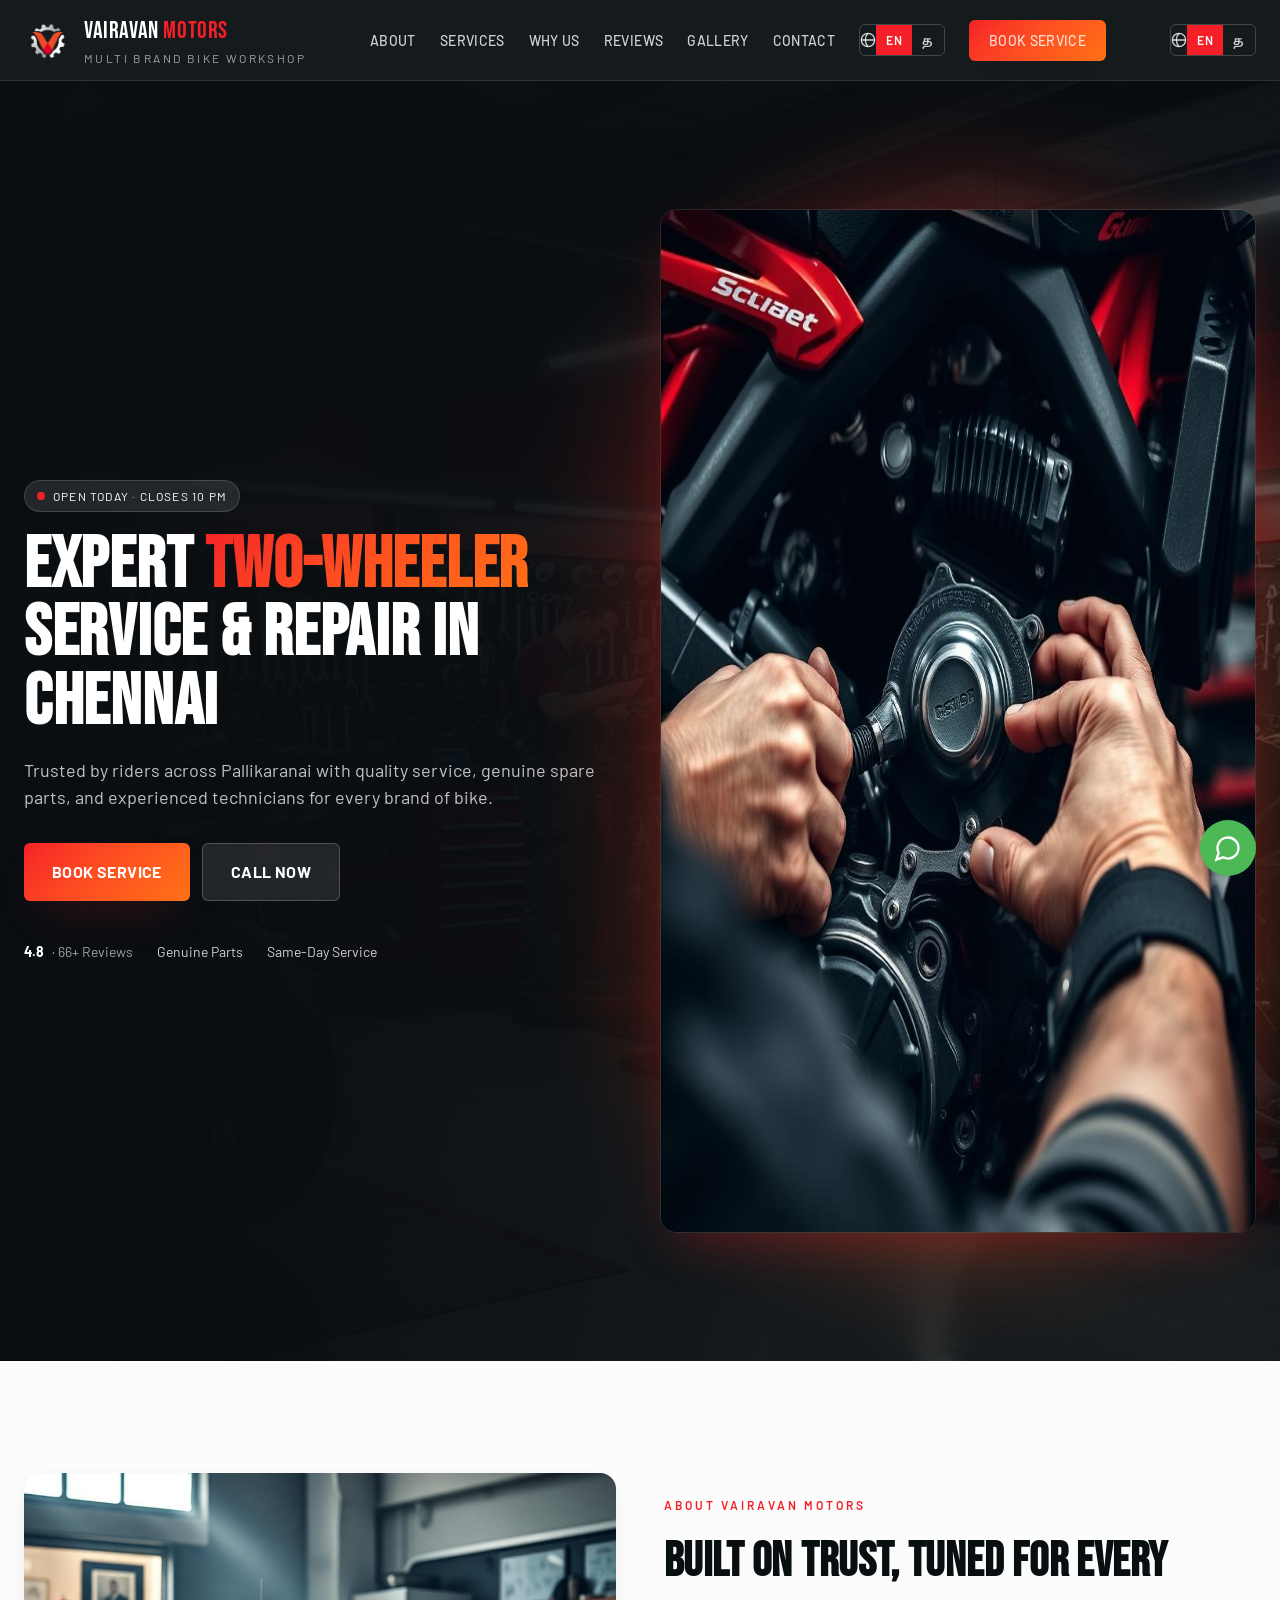
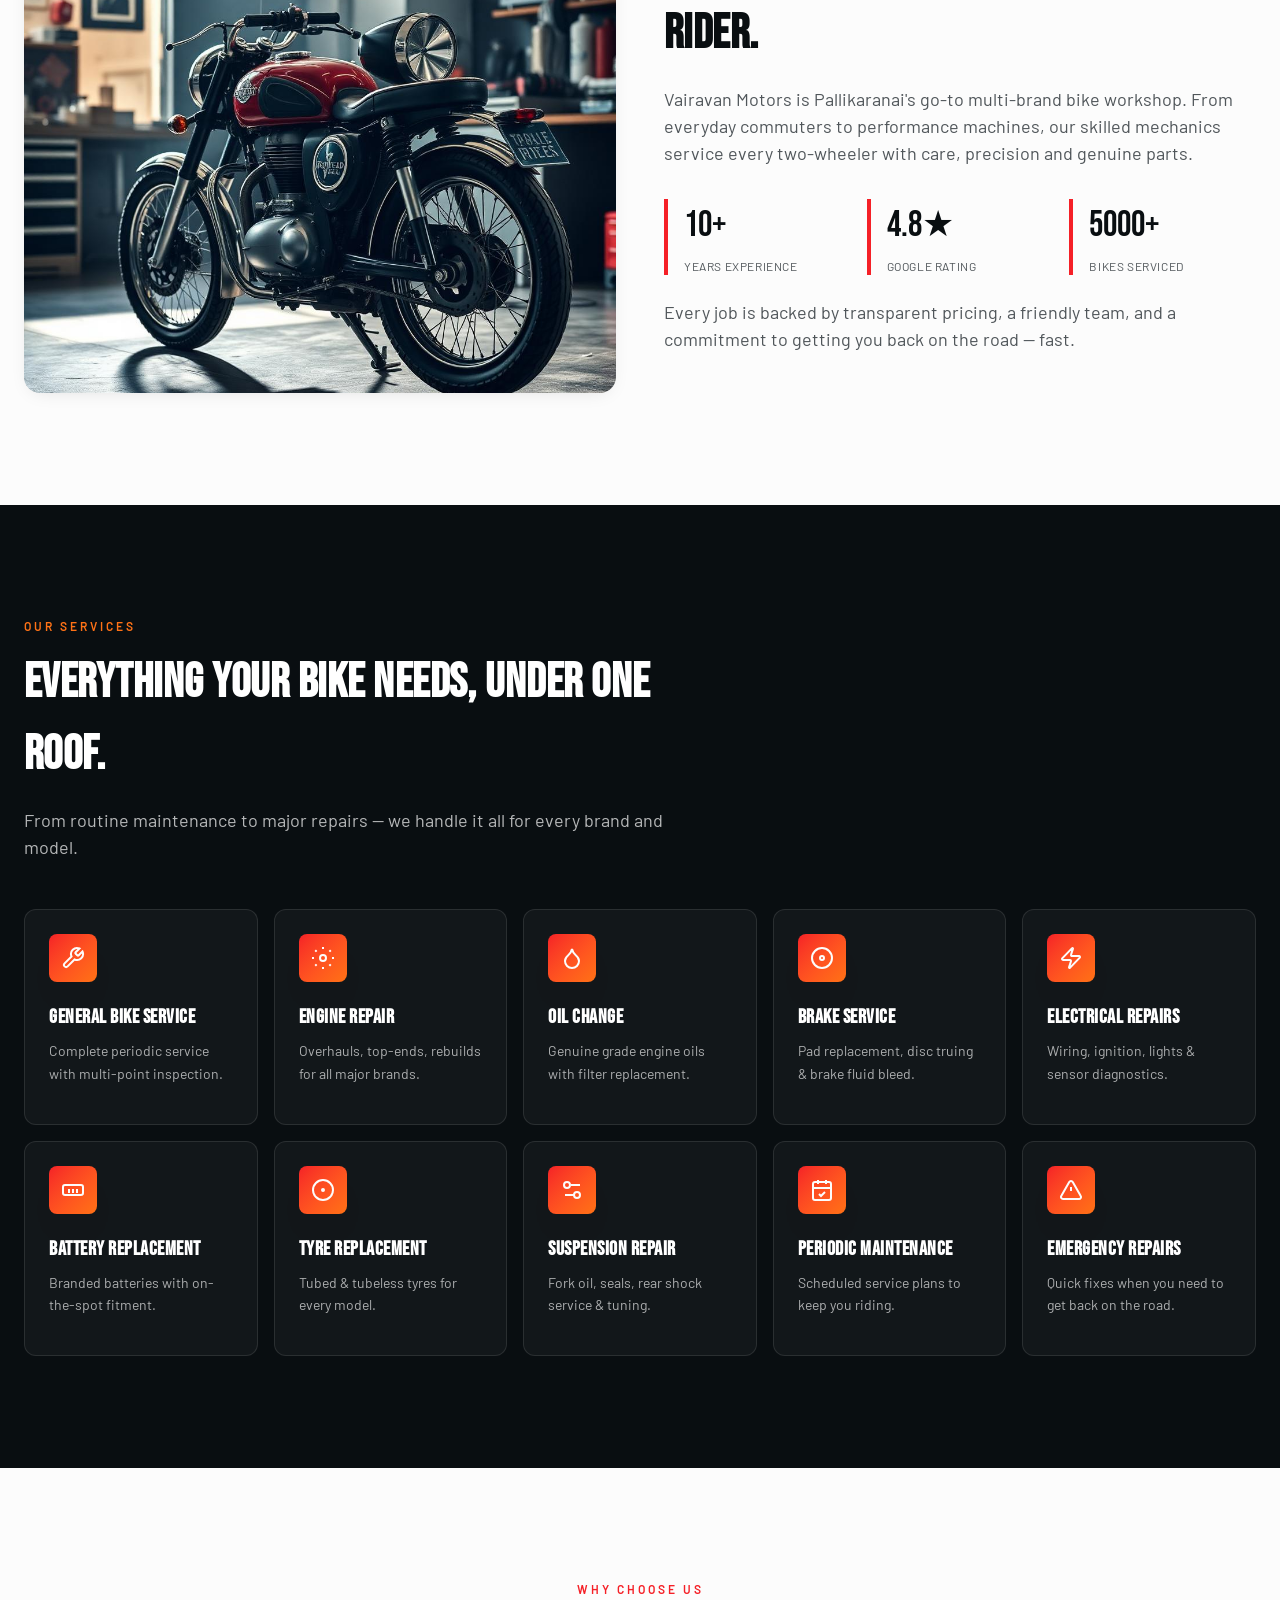
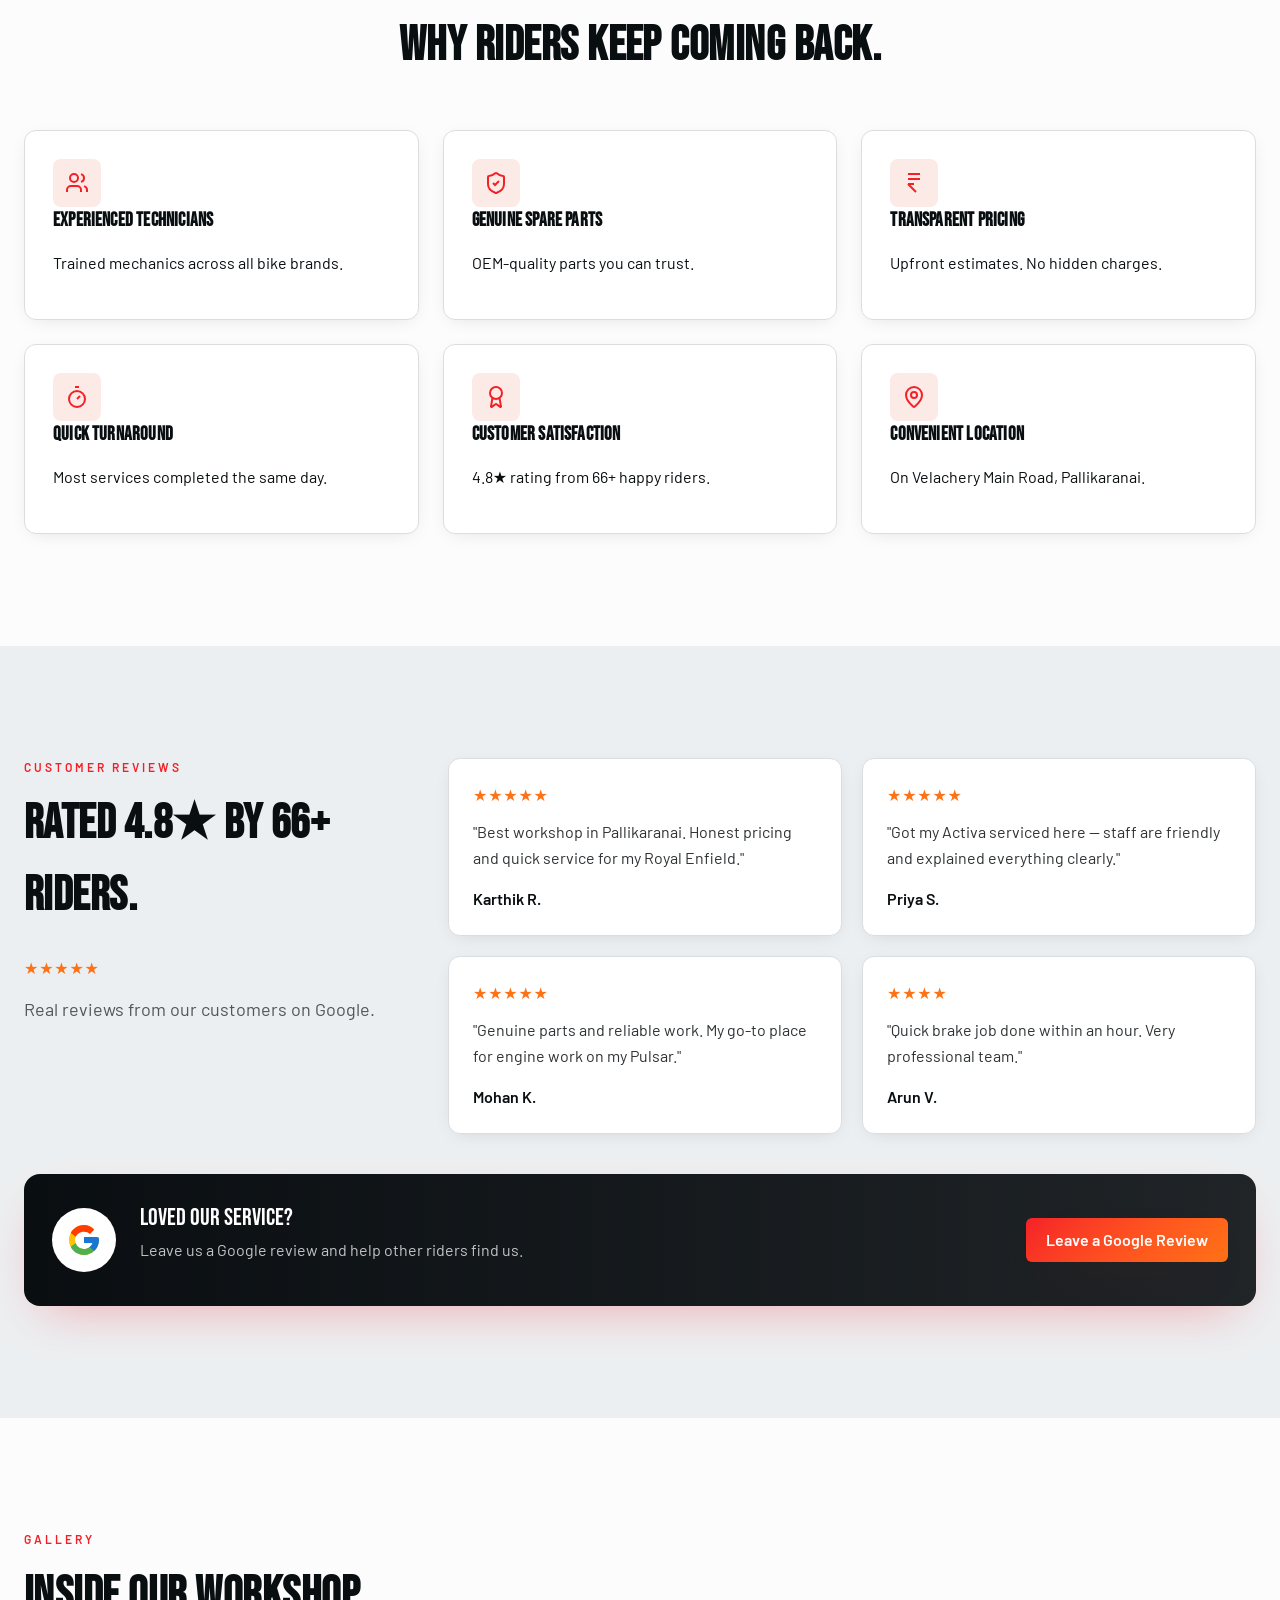
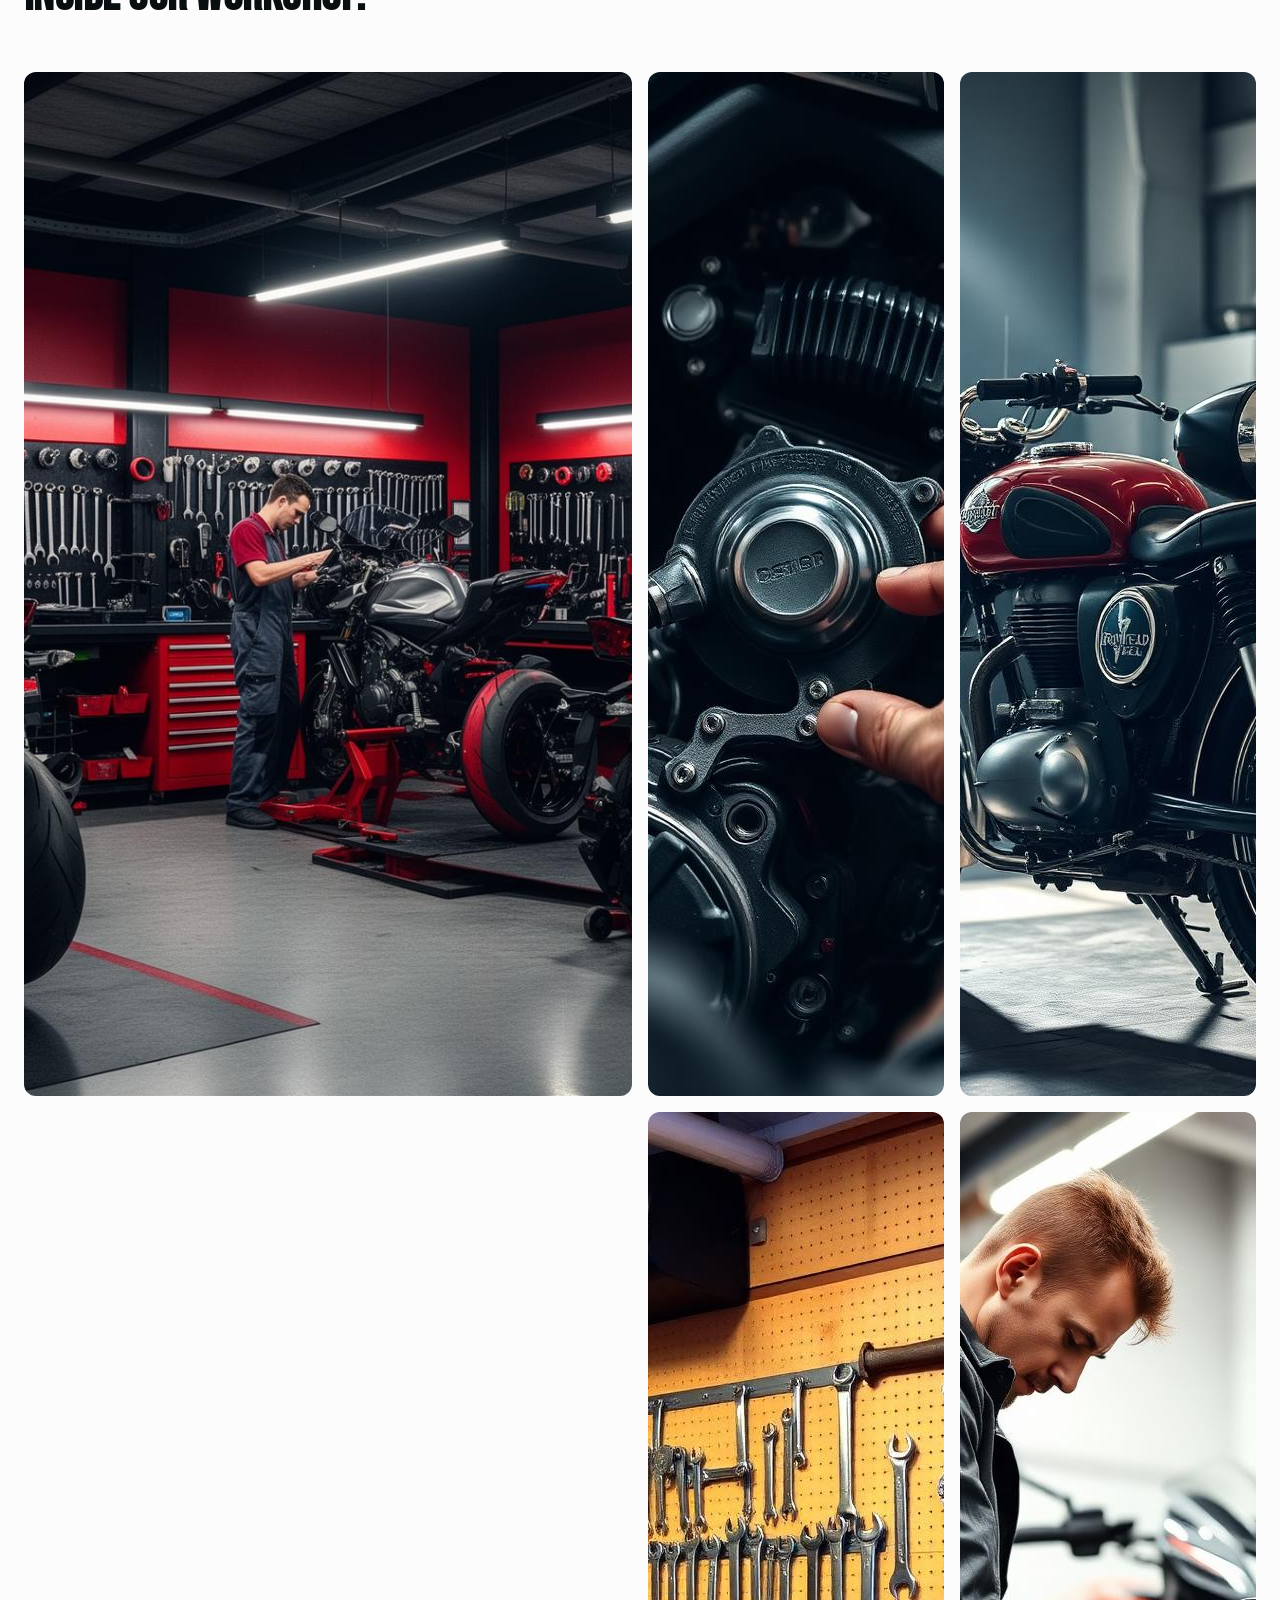
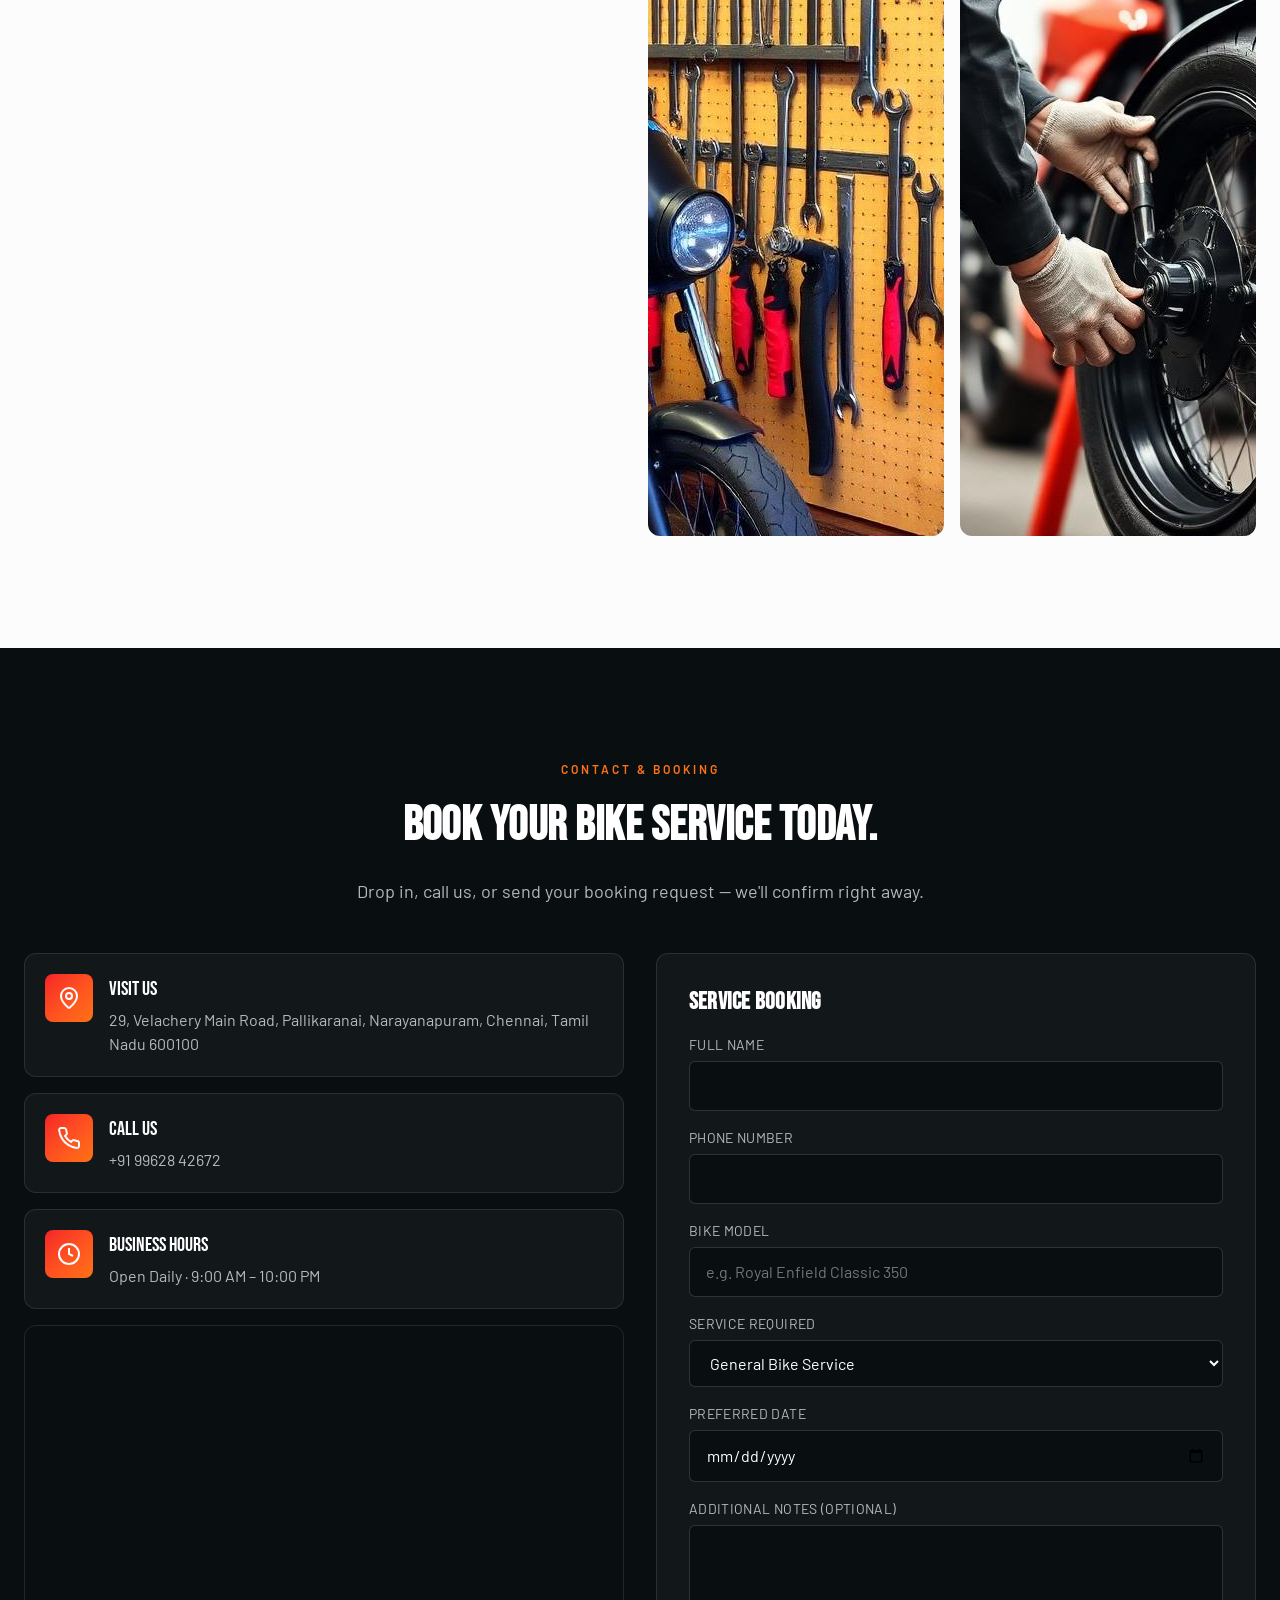
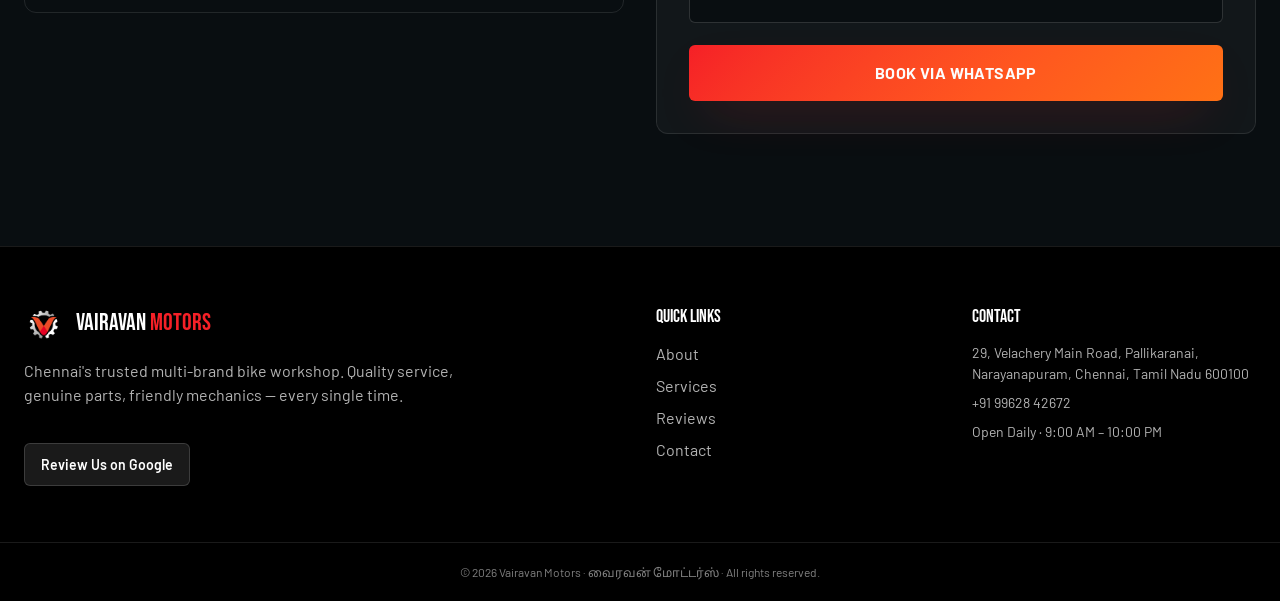
==== index.html @ 2cc4c7af "first commit" ====
<!DOCTYPE html>
<html lang="en">
<head>
  <meta charset="utf-8">
  <meta name="viewport" content="width=device-width, initial-scale=1">
  <title>Vairavan Motors — Expert Two-Wheeler Service & Repair in Chennai</title>
  <meta name="description" content="Multi-brand bike workshop in Pallikaranai, Chennai. Genuine spares, expert technicians, transparent pricing. Rated 4.8★ by 66+ riders. Call 99628 42672.">
  <meta name="keywords" content="bike service near me, two wheeler repair shop in Pallikaranai, bike repair Chennai, motorcycle service center Chennai, Royal Enfield service Pallikaranai">
  <meta name="author" content="Vairavan Motors">
  <meta property="og:title" content="Vairavan Motors — Expert Two-Wheeler Service & Repair in Chennai">
  <meta property="og:description" content="Multi-brand bike workshop in Pallikaranai, Chennai. Genuine spares, expert technicians, transparent pricing. Rated 4.8★ by 66+ riders. Call 99628 42672.">
  <meta property="og:type" content="website">
  <meta property="og:image" content="https://pub-bb2e103a32db4e198524a2e9ed8f35b4.r2.dev/2a0df61a-47e3-43e4-a127-f96c4b94bf29/id-preview-170ab387--299b3cc3-85a8-410e-b95b-bcf73b330bb7.lovable.app-1781874375750.png">
  <meta name="twitter:card" content="summary_large_image">
  <meta name="twitter:title" content="Vairavan Motors — Expert Two-Wheeler Service & Repair in Chennai">
  <meta name="twitter:description" content="Multi-brand bike workshop in Pallikaranai, Chennai. Genuine spares, expert technicians, transparent pricing. Rated 4.8★ by 66+ riders. Call 99628 42672.">
  <meta name="twitter:image" content="https://pub-bb2e103a32db4e198524a2e9ed8f35b4.r2.dev/2a0df61a-47e3-43e4-a127-f96c4b94bf29/id-preview-170ab387--299b3cc3-85a8-410e-b95b-bcf73b330bb7.lovable.app-1781874375750.png">
  <link rel="canonical" href="index.html">
  <link rel="icon" type="image/png" href="assets/images/vairavan-logo.png">
  <link rel="apple-touch-icon" href="assets/images/vairavan-logo.png">
  <link rel="preconnect" href="https://fonts.googleapis.com">
  <link rel="preconnect" href="https://fonts.gstatic.com" crossorigin>
  <link href="https://fonts.googleapis.com/css2?family=Bebas+Neue&family=Noto+Sans+Tamil:wght@400;500;600;700&family=Barlow:wght@400;500;600;700;800&family=Barlow+Condensed:wght@500;600;700&display=swap" rel="stylesheet">
  <link rel="stylesheet" href="assets/css/style.css">
  <link rel="stylesheet" href="assets/css/responsive.css">
</head>
<body class="min-h-screen bg-background text-foreground" data-page="home">
  <header class="site-header"><div class="container-7xl site-header__inner"><a href="index.html#top" class="site-header__brand"><img src="assets/images/vairavan-logo.png" alt="Vairavan Motors logo" class="site-header__logo" width="48" height="48"><div><div class="site-header__name">VAIRAVAN <span class="text-brand">MOTORS</span></div><div class="site-header__tagline" data-i18n="tagline"></div></div></a><nav class="site-nav" aria-label="Main navigation"><a href="about.html" data-nav="about" data-i18n="nav.about"></a><a href="services.html" data-nav="services" data-i18n="nav.services"></a><a href="about.html#why" data-nav="why" data-i18n="nav.why"></a><a href="gallery.html#reviews" data-nav="reviews" data-i18n="nav.reviews"></a><a href="gallery.html" data-nav="gallery" data-i18n="nav.gallery"></a><a href="contact.html" data-nav="contact" data-i18n="nav.contact"></a><div class="lang-switcher"><svg class="icon icon-sm" viewBox="0 0 24 24" fill="none" stroke="currentColor" stroke-width="2"><circle cx="12" cy="12" r="10"/><path d="M12 2a14.5 14.5 0 0 0 0 20"/><path d="M2 12h20"/></svg><button type="button" data-lang="en" class="is-active" aria-pressed="true">EN</button><button type="button" data-lang="ta" aria-pressed="false">த</button></div><a href="contact.html" class="btn-brand"><span data-i18n="nav.book"></span></a></nav><div class="site-header__mobile-tools"><div class="lang-switcher"><svg class="icon icon-sm" viewBox="0 0 24 24" fill="none" stroke="currentColor" stroke-width="2"><circle cx="12" cy="12" r="10"/><path d="M12 2a14.5 14.5 0 0 0 0 20"/><path d="M2 12h20"/></svg><button type="button" data-lang="en" class="is-active" aria-pressed="true">EN</button><button type="button" data-lang="ta" aria-pressed="false">த</button></div><button type="button" class="menu-toggle" aria-label="Menu" aria-expanded="false"><svg class="icon icon-lg menu-icon-open" viewBox="0 0 24 24" fill="none" stroke="currentColor" stroke-width="2"><line x1="4" x2="20" y1="12" y2="12"/><line x1="4" x2="20" y1="6" y2="6"/><line x1="4" x2="20" y1="18" y2="18"/></svg><svg class="icon icon-lg menu-icon-close" viewBox="0 0 24 24" fill="none" stroke="currentColor" stroke-width="2"><path d="M18 6 6 18"/><path d="m6 6 12 12"/></svg></button></div></div><div class="mobile-menu"><div class="mobile-menu__links"><a href="about.html" data-nav="about" data-i18n="nav.about"></a><a href="services.html" data-nav="services" data-i18n="nav.services"></a><a href="about.html#why" data-nav="why" data-i18n="nav.why"></a><a href="gallery.html#reviews" data-nav="reviews" data-i18n="nav.reviews"></a><a href="gallery.html" data-nav="gallery" data-i18n="nav.gallery"></a><a href="contact.html" data-nav="contact" data-i18n="nav.contact"></a><a href="tel:+919962842672" class="mobile-menu__call"><span data-i18n="callBtn"></span> 99628 42672</a></div></div></header>
  <main>
    <section id="top" class="hero"><div class="hero__bg"><img src="assets/images/hero-workshop.jpg" alt="Vairavan Motors bike service workshop" width="1920" height="1080"><div class="hero__overlay"></div></div><div class="container-7xl hero__content"><div class="hero__grid"><div><div class="hero__badge"><span class="hero__badge-dot"></span><span data-i18n="hero.openBadge"></span></div><h1 class="hero__title"><span data-i18n="hero.title1"></span> <span class="text-gradient-brand" data-i18n="hero.title2"></span><br><span data-i18n="hero.title3"></span></h1><p class="hero__subtitle" data-i18n="hero.subtitle"></p><div class="hero__actions"><a href="contact.html" class="btn-brand btn-brand-lg"><span data-i18n="hero.book"></span></a><a href="tel:+919962842672" class="btn-outline-light"><span data-i18n="hero.call"></span></a></div><div class="hero__stats"><div class="hero__stats-item"><strong>4.8</strong> <span class="text-white-60">· <span data-i18n="hero.reviews"></span></span></div><div class="hero__stats-item"><span class="text-white-80" data-i18n="hero.genuine"></span></div><div class="hero__stats-item"><span class="text-white-80" data-i18n="hero.sameDay"></span></div></div></div><div class="hero__image-wrap"><div class="hero__image-glow"></div><img src="assets/images/engine-repair.jpg" alt="Mechanic working on motorcycle engine" class="hero__image" width="1024" height="1024"></div></div></div></section>
    <section id="about" class="section"><div class="container-7xl about-grid"><img src="assets/images/gallery-1.jpg" alt="Classic motorcycle being serviced" class="about-image" width="1024" height="1024" loading="lazy"><div><div class="section__eyebrow" data-i18n="about.eyebrow"></div><h2 class="section__title" data-i18n="about.title"></h2><p class="section__subtitle section__subtitle--muted" data-i18n="about.body"></p><div class="stats-grid"><div class="stat-item"><div class="stat-item__value">10+</div><div class="stat-item__label" data-i18n="about.years"></div></div><div class="stat-item"><div class="stat-item__value">4.8★</div><div class="stat-item__label" data-i18n="about.rating"></div></div><div class="stat-item"><div class="stat-item__value">5000+</div><div class="stat-item__label" data-i18n="about.bikes"></div></div></div><p class="section__subtitle section__subtitle--muted" style="margin-top:1.5rem" data-i18n="about.footer"></p></div></div></section>
    <section id="services" class="section section--dark"><div class="container-7xl"><div class="max-w-2xl"><div class="section__eyebrow" data-i18n="services.eyebrow"></div><h2 class="section__title" data-i18n="services.title"></h2><p class="section__subtitle" data-i18n="services.subtitle"></p></div><div class="services-grid" id="services-grid"><div class="service-card"><div class="service-card__icon"></div><h3 class="service-card__title">General Bike Service</h3><p class="service-card__desc">Complete periodic service with multi-point inspection.</p></div><div class="service-card"><div class="service-card__icon"></div><h3 class="service-card__title">Engine Repair</h3><p class="service-card__desc">Overhauls, top-ends, rebuilds for all major brands.</p></div><div class="service-card"><div class="service-card__icon"></div><h3 class="service-card__title">Oil Change</h3><p class="service-card__desc">Genuine grade engine oils with filter replacement.</p></div><div class="service-card"><div class="service-card__icon"></div><h3 class="service-card__title">Brake Service</h3><p class="service-card__desc">Pad replacement, disc truing & brake fluid bleed.</p></div><div class="service-card"><div class="service-card__icon"></div><h3 class="service-card__title">Electrical Repairs</h3><p class="service-card__desc">Wiring, ignition, lights & sensor diagnostics.</p></div><div class="service-card"><div class="service-card__icon"></div><h3 class="service-card__title">Battery Replacement</h3><p class="service-card__desc">Branded batteries with on-the-spot fitment.</p></div><div class="service-card"><div class="service-card__icon"></div><h3 class="service-card__title">Tyre Replacement</h3><p class="service-card__desc">Tubed & tubeless tyres for every model.</p></div><div class="service-card"><div class="service-card__icon"></div><h3 class="service-card__title">Suspension Repair</h3><p class="service-card__desc">Fork oil, seals, rear shock service & tuning.</p></div><div class="service-card"><div class="service-card__icon"></div><h3 class="service-card__title">Periodic Maintenance</h3><p class="service-card__desc">Scheduled service plans to keep you riding.</p></div><div class="service-card"><div class="service-card__icon"></div><h3 class="service-card__title">Emergency Repairs</h3><p class="service-card__desc">Quick fixes when you need to get back on the road.</p></div></div></div></section>
    <section id="why" class="section"><div class="container-7xl"><div class="text-center max-w-2xl mx-auto"><div class="section__eyebrow" data-i18n="why.eyebrow"></div><h2 class="section__title" data-i18n="why.title"></h2></div><div class="why-grid" id="why-grid"><div class="why-card"><div class="why-card__icon"></div><h3 class="why-card__title">Experienced Technicians</h3><p class="why-card__desc">Trained mechanics across all bike brands.</p></div><div class="why-card"><div class="why-card__icon"></div><h3 class="why-card__title">Genuine Spare Parts</h3><p class="why-card__desc">OEM-quality parts you can trust.</p></div><div class="why-card"><div class="why-card__icon"></div><h3 class="why-card__title">Transparent Pricing</h3><p class="why-card__desc">Upfront estimates. No hidden charges.</p></div><div class="why-card"><div class="why-card__icon"></div><h3 class="why-card__title">Quick Turnaround</h3><p class="why-card__desc">Most services completed the same day.</p></div><div class="why-card"><div class="why-card__icon"></div><h3 class="why-card__title">Customer Satisfaction</h3><p class="why-card__desc">4.8★ rating from 66+ happy riders.</p></div><div class="why-card"><div class="why-card__icon"></div><h3 class="why-card__title">Convenient Location</h3><p class="why-card__desc">On Velachery Main Road, Pallikaranai.</p></div></div></div></section>
    <section id="reviews" class="section section--secondary"><div class="container-7xl"><div class="reviews-grid"><div class="reviews-sidebar"><div class="section__eyebrow" data-i18n="reviews.eyebrow"></div><h2 class="section__title" data-i18n="reviews.title"></h2><div class="reviews-stars-lg">★★★★★</div><p class="section__subtitle section__subtitle--muted" data-i18n="reviews.sub"></p></div><div class="reviews-cards" id="reviews-cards"><div class="review-card"><div class="review-card__stars">★★★★★</div><p class="review-card__text">"Best workshop in Pallikaranai. Honest pricing and quick service for my Royal Enfield."</p><div class="review-card__name">Karthik R.</div></div><div class="review-card"><div class="review-card__stars">★★★★★</div><p class="review-card__text">"Got my Activa serviced here — staff are friendly and explained everything clearly."</p><div class="review-card__name">Priya S.</div></div><div class="review-card"><div class="review-card__stars">★★★★★</div><p class="review-card__text">"Genuine parts and reliable work. My go-to place for engine work on my Pulsar."</p><div class="review-card__name">Mohan K.</div></div><div class="review-card"><div class="review-card__stars">★★★★</div><p class="review-card__text">"Quick brake job done within an hour. Very professional team."</p><div class="review-card__name">Arun V.</div></div></div></div><a href="https://search.google.com/local/writereview?placeid=ChIJVairavanMotors" target="_blank" rel="noopener noreferrer" class="review-cta group"><div class="review-cta__icon">G</div><div class="review-cta__text flex-1 text-center"><div class="font-display text-2xl" data-i18n="reviews.ctaTitle"></div><p class="text-white-75 mt-1" data-i18n="reviews.ctaBody"></p></div><div class="btn-brand"><span data-i18n="reviews.ctaBtn"></span></div></a></div></section>
    <section id="gallery" class="section"><div class="container-7xl"><div class="max-w-2xl"><div class="section__eyebrow" data-i18n="gallery.eyebrow"></div><h2 class="section__title" data-i18n="gallery.title"></h2></div><div class="gallery-grid"><img src="assets/images/hero-workshop.jpg" alt="Workshop interior" class="gallery-grid__hero" width="1024" height="1024" loading="lazy"><img src="assets/images/engine-repair.jpg" alt="Engine repair" class="" width="1024" height="1024" loading="lazy"><img src="assets/images/gallery-1.jpg" alt="Classic motorcycle service" class="" width="1024" height="1024" loading="lazy"><img src="assets/images/gallery-2.jpg" alt="Workshop tool wall" class="" width="1024" height="1024" loading="lazy"><img src="assets/images/gallery-3.jpg" alt="Tyre replacement" class="" width="1024" height="1024" loading="lazy"></div></div></section>
    <section id="contact" class="section section--dark"><div class="container-7xl"><div class="contact-header"><div class="section__eyebrow" data-i18n="contact.eyebrow"></div><h2 class="section__title" data-i18n="contact.title"></h2><p class="section__subtitle" data-i18n="contact.sub"></p></div><div class="contact-grid"><div class="space-y-4"><a href="https://www.google.com/maps/search/?api=1&query=Vairavan+Motors+Pallikaranai+Chennai" target="_blank" rel="noopener noreferrer" class="info-card"><div class="info-card__icon"></div><div><div class="info-card__title" data-i18n="contact.visit"></div><div class="info-card__body">29, Velachery Main Road, Pallikaranai, Narayanapuram, Chennai, Tamil Nadu 600100</div></div></a><a href="tel:+919962842672" class="info-card"><div class="info-card__icon"></div><div><div class="info-card__title" data-i18n="contact.callUs"></div><div class="info-card__body">+91 99628 42672</div></div></a><div class="info-card"><div class="info-card__icon"></div><div><div class="info-card__title" data-i18n="contact.hours"></div><div class="info-card__body" data-i18n="contact.hoursValue"></div></div></div><div class="contact-map"><iframe title="Vairavan Motors location" src="https://www.google.com/maps?q=29+Velachery+Main+Road+Pallikaranai+Chennai+600100&output=embed" loading="lazy" referrerpolicy="no-referrer-when-downgrade"></iframe></div></div><form id="contact-form" class="contact-form"><h3 class="font-display text-2xl" data-i18n="contact.formTitle"></h3><div><label class="form-label" for="name" data-i18n="contact.name"></label><input class="form-input" id="name" name="name" type="text" required maxlength="80"></div><div><label class="form-label" for="phone" data-i18n="contact.phone"></label><input class="form-input" id="phone" name="phone" type="tel" required maxlength="20" pattern="[0-9+\-\s]{7,20}"></div><div><label class="form-label" for="bike" data-i18n="contact.bike"></label><input class="form-input" id="bike" name="bike" type="text" required maxlength="80" data-i18n-placeholder="contact.bikePh"></div><div><label class="form-label" for="service-select" data-i18n="contact.service"></label><select class="form-select" id="service-select" name="service" required><option value="General Bike Service">General Bike Service</option><option value="Engine Repair">Engine Repair</option><option value="Oil Change">Oil Change</option><option value="Brake Service">Brake Service</option><option value="Electrical Repairs">Electrical Repairs</option><option value="Battery Replacement">Battery Replacement</option><option value="Tyre Replacement">Tyre Replacement</option><option value="Suspension Repair">Suspension Repair</option><option value="Periodic Maintenance">Periodic Maintenance</option><option value="Emergency Repairs">Emergency Repairs</option></select></div><div><label class="form-label" for="date" data-i18n="contact.date"></label><input class="form-input" id="date" name="date" type="date"></div><div><label class="form-label" for="notes" data-i18n="contact.notes"></label><textarea class="form-textarea" id="notes" name="notes" rows="3" maxlength="500"></textarea></div><button type="submit" class="btn-brand btn-brand-lg" style="width:100%;justify-content:center"><span data-i18n="contact.submit"></span></button><div id="form-success" class="form-success hidden"><p data-i18n="contact.opening"></p><a href="https://search.google.com/local/writereview?placeid=ChIJVairavanMotors" target="_blank" rel="noopener noreferrer"><span data-i18n="footer.review"></span></a></div></form></div></div></section>
  </main>
  <footer class="site-footer"><div class="container-7xl site-footer__grid"><div class="site-footer__brand-col"><div class="site-footer__brand-row"><img src="assets/images/vairavan-logo.png" alt="Vairavan Motors logo" class="site-footer__logo" width="40" height="40"><div class="site-footer__name">VAIRAVAN <span class="text-brand">MOTORS</span></div></div><p class="site-footer__tagline" data-i18n="footer.tagline"></p><a href="https://search.google.com/local/writereview?placeid=ChIJVairavanMotors" target="_blank" rel="noopener noreferrer" class="site-footer__review-btn"><span data-i18n="footer.review"></span></a></div><div><div class="site-footer__heading" data-i18n="footer.quick"></div><ul class="site-footer__links"><li><a href="about.html" data-i18n="nav.about"></a></li><li><a href="services.html" data-i18n="nav.services"></a></li><li><a href="gallery.html#reviews" data-i18n="nav.reviews"></a></li><li><a href="contact.html" data-i18n="nav.contact"></a></li></ul></div><div><div class="site-footer__heading" data-i18n="footer.contactHead"></div><ul class="site-footer__contact"><li>29, Velachery Main Road, Pallikaranai, Narayanapuram, Chennai, Tamil Nadu 600100</li><li>+91 99628 42672</li><li><span data-i18n="contact.hoursValue"></span></li></ul></div></div><div class="container-7xl site-footer__copy">© <span id="copyright-year"></span> Vairavan Motors · வைரவன் மோட்டர்ஸ் · <span data-i18n="footer.rights"></span></div></footer><a href="https://wa.me/919962842672?text=Hello%20Vairavan%20Motors" target="_blank" rel="noopener noreferrer" aria-label="Chat on WhatsApp" class="fab-whatsapp"><svg class="icon icon-xl" viewBox="0 0 24 24" fill="none" stroke="currentColor" stroke-width="2"><path d="M7.9 20A9 9 0 1 0 4 16.1L2 22Z"/></svg></a><a href="tel:+919962842672" class="mobile-call-bar"><span data-i18n="callBtn"></span> 99628 42672</a>
  <script src="assets/js/main.js"></script>
  <script type="application/ld+json">
  {
    "@context": "https://schema.org",
    "@type": "AutoRepair",
    "name": "Vairavan Motors",
    "alternateName": "வைரவன் மோட்டர்ஸ்",
    "image": "assets/images/vairavan-logo.png",
    "logo": "assets/images/vairavan-logo.png",
    "telephone": "+91-99628-42672",
    "address": {
      "@type": "PostalAddress",
      "streetAddress": "29, Velachery Main Road, Pallikaranai, Narayanapuram",
      "addressLocality": "Chennai",
      "addressRegion": "Tamil Nadu",
      "postalCode": "600100",
      "addressCountry": "IN"
    },
    "geo": { "@type": "GeoCoordinates", "latitude": 12.9437, "longitude": 80.2098 },
    "openingHours": "Mo-Su 09:00-22:00",
    "priceRange": "₹₹",
    "areaServed": ["Pallikaranai", "Velachery", "Medavakkam", "Chennai"],
    "aggregateRating": { "@type": "AggregateRating", "ratingValue": "4.8", "reviewCount": "66" }
  }
  </script>
</body>
</html>
---- assets/css/style.css ----
/* Vairavan Motors — Static CSS (converted from Tailwind v4 theme) */

:root {
  --radius: 0.5rem;
  --background: oklch(0.99 0 0);
  --foreground: oklch(0.16 0.01 240);
  --card: oklch(1 0 0);
  --card-foreground: oklch(0.16 0.01 240);
  --secondary: oklch(0.95 0.005 240);
  --secondary-foreground: oklch(0.16 0.01 240);
  --muted: oklch(0.96 0.003 240);
  --muted-foreground: oklch(0.45 0.01 240);
  --accent: oklch(0.95 0.02 30);
  --accent-foreground: oklch(0.16 0.01 240);
  --border: oklch(0.9 0.005 240);
  --brand: oklch(0.62 0.24 27);
  --brand-foreground: oklch(0.99 0 0);
  --brand-accent: oklch(0.72 0.2 45);
  --ink: oklch(0.16 0.01 240);
  --whatsapp: oklch(0.7 0.17 145);
  --gradient-brand: linear-gradient(135deg, var(--brand) 0%, var(--brand-accent) 100%);
  --shadow-elegant: 0 20px 50px -20px color-mix(in oklab, var(--brand) 35%, transparent);
  --shadow-card: 0 4px 20px -8px oklch(0 0 0 / 0.15);
  --font-display: "Bebas Neue", "Barlow Condensed", "Noto Sans Tamil", sans-serif;
  --font-sans: "Barlow", "Noto Sans Tamil", system-ui, sans-serif;
}

*,
*::before,
*::after {
  box-sizing: border-box;
  border-color: var(--border);
}

html {
  scroll-behavior: smooth;
}

body {
  margin: 0;
  background-color: var(--background);
  color: var(--foreground);
  font-family: var(--font-sans);
  line-height: 1.5;
}

h1, h2, h3, h4 {
  font-family: var(--font-display);
  letter-spacing: 0.01em;
  font-weight: 700;
  margin: 0;
}

a {
  color: inherit;
  text-decoration: none;
}

img {
  display: block;
  max-width: 100%;
}

button,
input,
select,
textarea {
  font: inherit;
}

ul {
  list-style: none;
  margin: 0;
  padding: 0;
}

/* Utilities */
.min-h-screen { min-height: 100vh; }
.bg-background { background-color: var(--background); }
.bg-secondary { background-color: var(--secondary); }
.bg-ink { background-color: var(--ink); }
.bg-black { background-color: #000; }
.bg-card { background-color: var(--card); }
.bg-accent { background-color: var(--accent); }
.bg-brand { background-color: var(--brand); }
.bg-whatsapp { background-color: var(--whatsapp); }
.bg-white { background-color: #fff; }
.bg-gradient-brand { background: var(--gradient-brand); }
.bg-gradient-to-r { background-image: linear-gradient(to right, var(--tw-gradient-from), var(--tw-gradient-to)); }
.from-ink { --tw-gradient-from: var(--ink); --tw-gradient-to: color-mix(in oklch, var(--ink) 0%, transparent); }
.to-ink-90 { --tw-gradient-to: color-mix(in oklch, var(--ink) 90%, transparent); }

.text-foreground { color: var(--foreground); }
.text-white { color: #fff; }
.text-brand { color: var(--brand); }
.text-brand-foreground { color: var(--brand-foreground); }
.text-brand-accent { color: var(--brand-accent); }
.text-muted-foreground { color: var(--muted-foreground); }
.text-foreground-85 { color: color-mix(in oklch, var(--foreground) 85%, transparent); }

.text-gradient-brand {
  background: var(--gradient-brand);
  -webkit-background-clip: text;
  background-clip: text;
  color: transparent;
}

.shadow-elegant { box-shadow: var(--shadow-elegant); }
.shadow-card { box-shadow: var(--shadow-card); }
.shadow-xl { box-shadow: 0 20px 25px -5px rgb(0 0 0 / 0.1), 0 8px 10px -6px rgb(0 0 0 / 0.1); }

.font-display { font-family: var(--font-display); }
.font-semibold { font-weight: 600; }
.font-bold { font-weight: 700; }
.font-medium { font-weight: 500; }

.text-xs { font-size: 0.75rem; line-height: 1rem; }
.text-sm { font-size: 0.875rem; line-height: 1.25rem; }
.text-lg { font-size: 1.125rem; line-height: 1.75rem; }
.text-xl { font-size: 1.25rem; line-height: 1.75rem; }
.text-2xl { font-size: 1.5rem; line-height: 2rem; }
.text-3xl { font-size: 1.875rem; line-height: 2.25rem; }
.text-4xl { font-size: 2.25rem; line-height: 2.5rem; }
.text-5xl { font-size: 3rem; line-height: 1; }
.text-10px { font-size: 10px; }

.uppercase { text-transform: uppercase; }
.tracking-wide { letter-spacing: 0.025em; }
.tracking-wider { letter-spacing: 0.05em; }
.tracking-widest { letter-spacing: 0.1em; }
.tracking-02em { letter-spacing: 0.2em; }
.tracking-025em { letter-spacing: 0.25em; }
.leading-tight { line-height: 1.25; }
.leading-095 { line-height: 0.95; }
.leading-relaxed { line-height: 1.625; }

.rounded-md { border-radius: calc(var(--radius) - 2px); }
.rounded-lg { border-radius: var(--radius); }
.rounded-xl { border-radius: calc(var(--radius) + 4px); }
.rounded-2xl { border-radius: 1rem; }
.rounded-full { border-radius: 9999px; }

.border { border-width: 1px; border-style: solid; }
.border-t { border-top-width: 1px; border-top-style: solid; }
.border-b { border-bottom-width: 1px; border-bottom-style: solid; }
.border-l-4 { border-left-width: 4px; border-left-style: solid; }
.border-brand { border-color: var(--brand); }
.border-border { border-color: var(--border); }
.border-white-10 { border-color: rgb(255 255 255 / 0.1); }
.border-white-15 { border-color: rgb(255 255 255 / 0.15); }
.border-white-20 { border-color: rgb(255 255 255 / 0.2); }
.border-white-5 { border-color: rgb(255 255 255 / 0.05); }

.opacity-30 { opacity: 0.3; }
.opacity-40 { opacity: 0.4; }
.opacity-60 { opacity: 0.6; }
.opacity-90 { opacity: 0.9; }

.backdrop-blur { backdrop-filter: blur(8px); -webkit-backdrop-filter: blur(8px); }
.blur-3xl { filter: blur(64px); }
.grayscale-20 { filter: grayscale(20%); }

.object-cover { object-fit: cover; }
.object-contain { object-fit: contain; }

.relative { position: relative; }
.absolute { position: absolute; }
.fixed { position: fixed; }
.sticky { position: sticky; }
.inset-0 { inset: 0; }
.inset-x-0 { left: 0; right: 0; }
.top-0 { top: 0; }
.bottom-0 { bottom: 0; }
.bottom-20 { bottom: 5rem; }
.right-5 { right: 1.25rem; }
.-inset-4 { inset: -1rem; }

.z-40 { z-index: 40; }
.z-50 { z-index: 50; }

.overflow-hidden { overflow: hidden; }
.resize-none { resize: none; }
.outline-none { outline: none; }

.flex { display: flex; }
.inline-flex { display: inline-flex; }
.grid { display: grid; }
.hidden { display: none; }

.flex-col { flex-direction: column; }
.flex-wrap { flex-wrap: wrap; }
.flex-1 { flex: 1 1 0%; }
.shrink-0 { flex-shrink: 0; }

.items-center { align-items: center; }
.items-start { align-items: flex-start; }
.justify-center { justify-content: center; }
.justify-between { justify-content: space-between; }

.gap-1 { gap: 0.25rem; }
.gap-2 { gap: 0.5rem; }
.gap-3 { gap: 0.75rem; }
.gap-4 { gap: 1rem; }
.gap-5 { gap: 1.25rem; }
.gap-6 { gap: 1.5rem; }
.gap-8 { gap: 2rem; }
.gap-10 { gap: 2.5rem; }
.gap-12 { gap: 3rem; }

.space-y-2 > * + * { margin-top: 0.5rem; }
.space-y-3 > * + * { margin-top: 0.75rem; }
.space-y-4 > * + * { margin-top: 1rem; }

.w-full { width: 100%; }
.w-10 { width: 2.5rem; }
.w-12 { width: 3rem; }
.w-14 { width: 3.5rem; }
.h-full { height: 100%; }
.h-10 { height: 2.5rem; }
.h-12 { height: 3rem; }
.h-14 { height: 3.5rem; }
.h-16 { height: 4rem; }
.h-2 { height: 0.5rem; }
.h-4 { height: 1rem; }
.h-5 { height: 1.25rem; }
.h-6 { height: 1.5rem; }
.h-7 { height: 1.75rem; }
.h-9 { height: 2.25rem; }
.h-72 { height: 18rem; }
.max-w-xl { max-width: 36rem; }
.max-w-md { max-width: 28rem; }
.max-w-2xl { max-width: 42rem; }
.max-w-7xl { max-width: 80rem; }
.max-h-520 { max-height: 520px; }
.mx-auto { margin-left: auto; margin-right: auto; }
.mx-2 { margin-left: 0.5rem; margin-right: 0.5rem; }

.mt-1 { margin-top: 0.25rem; }
.mt-2 { margin-top: 0.5rem; }
.mt-3 { margin-top: 0.75rem; }
.mt-4 { margin-top: 1rem; }
.mt-5 { margin-top: 1.25rem; }
.mt-6 { margin-top: 1.5rem; }
.mt-8 { margin-top: 2rem; }
.mt-10 { margin-top: 2.5rem; }
.mt-12 { margin-top: 3rem; }
.mb-1-5 { margin-bottom: 0.375rem; }
.mb-3 { margin-bottom: 0.75rem; }
.pl-4 { padding-left: 1rem; }
.p-2 { padding: 0.5rem; }
.p-5 { padding: 1.25rem; }
.p-6 { padding: 1.5rem; }
.p-7 { padding: 1.75rem; }
.px-2-5 { padding-left: 0.625rem; padding-right: 0.625rem; }
.px-3 { padding-left: 0.75rem; padding-right: 0.75rem; }
.px-4 { padding-left: 1rem; padding-right: 1rem; }
.px-5 { padding-left: 1.25rem; padding-right: 1.25rem; }
.px-6 { padding-left: 1.5rem; padding-right: 1.5rem; }
.px-7 { padding-left: 1.75rem; padding-right: 1.75rem; }
.py-1-5 { padding-top: 0.375rem; padding-bottom: 0.375rem; }
.py-3 { padding-top: 0.75rem; padding-bottom: 0.75rem; }
.py-3-5 { padding-top: 0.875rem; padding-bottom: 0.875rem; }
.py-4 { padding-top: 1rem; padding-bottom: 1rem; }
.py-5 { padding-top: 1.25rem; padding-bottom: 1.25rem; }
.py-14 { padding-top: 3.5rem; padding-bottom: 3.5rem; }
.py-20 { padding-top: 5rem; padding-bottom: 5rem; }

.text-center { text-align: center; }

.transition { transition-property: color, background-color, border-color, opacity, box-shadow, transform; transition-duration: 150ms; transition-timing-function: cubic-bezier(0.4, 0, 0.2, 1); }
.transition-all { transition-property: all; transition-duration: 150ms; transition-timing-function: cubic-bezier(0.4, 0, 0.2, 1); }
.transition-colors { transition-property: color, background-color, border-color; transition-duration: 150ms; transition-timing-function: cubic-bezier(0.4, 0, 0.2, 1); }

.hover-opacity-90:hover { opacity: 0.9; }
.hover-text-brand:hover { color: var(--brand); }
.hover-bg-white-5:hover { background-color: rgb(255 255 255 / 0.05); }
.hover-bg-white-15:hover { background-color: rgb(255 255 255 / 0.15); }
.hover-border-brand:hover { border-color: var(--brand); }
.hover-bg-white-6:hover { background-color: rgb(255 255 255 / 0.06); }
.hover-shadow-elegant:hover { box-shadow: var(--shadow-elegant); }
.hover-shadow-xl:hover { box-shadow: 0 20px 25px -5px rgb(0 0 0 / 0.1), 0 8px 10px -6px rgb(0 0 0 / 0.1); }
.hover-translate-y-1:hover { transform: translateY(-0.25rem); }
.hover-scale-110:hover { transform: scale(1.1); }
.hover-text-brand-accent:hover { color: var(--brand-accent); }

.group:hover .group-hover-opacity-90 { opacity: 0.9; }

.fill-brand-accent { fill: var(--brand-accent); }

/* Opacity text/bg variants */
.text-white-50 { color: rgb(255 255 255 / 0.5); }
.text-white-60 { color: rgb(255 255 255 / 0.6); }
.text-white-65 { color: rgb(255 255 255 / 0.65); }
.text-white-70 { color: rgb(255 255 255 / 0.7); }
.text-white-75 { color: rgb(255 255 255 / 0.75); }
.text-white-80 { color: rgb(255 255 255 / 0.8); }
.text-white-90 { color: rgb(255 255 255 / 0.9); }
.bg-ink-95 { background-color: color-mix(in oklch, var(--ink) 95%, transparent); }
.bg-white-4 { background-color: rgb(255 255 255 / 0.04); }
.bg-white-6 { background-color: rgb(255 255 255 / 0.06); }
.bg-white-10 { background-color: rgb(255 255 255 / 0.1); }
.bg-white-15 { background-color: rgb(255 255 255 / 0.15); }

/* Layout containers */
.container-7xl {
  max-width: 80rem;
  margin-left: auto;
  margin-right: auto;
  padding-left: 1rem;
  padding-right: 1rem;
}

/* Header */
.site-header {
  position: sticky;
  top: 0;
  z-index: 40;
  background-color: color-mix(in oklch, var(--ink) 95%, transparent);
  backdrop-filter: blur(8px);
  -webkit-backdrop-filter: blur(8px);
  border-bottom: 1px solid rgb(255 255 255 / 0.1);
}

.site-header__inner {
  display: flex;
  align-items: center;
  justify-content: space-between;
  height: 4rem;
}

.site-header__brand {
  display: flex;
  align-items: center;
  gap: 0.75rem;
}

.site-header__logo {
  height: 2.5rem;
  width: 2.5rem;
  object-fit: contain;
}

.site-header__name {
  font-family: var(--font-display);
  font-size: 1.25rem;
  color: #fff;
  letter-spacing: 0.025em;
}

.site-header__tagline {
  font-size: 10px;
  text-transform: uppercase;
  letter-spacing: 0.2em;
  color: rgb(255 255 255 / 0.6);
}

.site-nav {
  display: none;
  align-items: center;
  gap: 1.5rem;
}

.site-nav a {
  font-size: 0.875rem;
  font-weight: 500;
  color: rgb(255 255 255 / 0.8);
  text-transform: uppercase;
  letter-spacing: 0.025em;
  transition: color 150ms;
}

.site-nav a:hover,
.site-nav a.is-active {
  color: var(--brand);
}

.site-header__mobile-tools {
  display: flex;
  align-items: center;
  gap: 0.5rem;
}

.menu-toggle {
  color: #fff;
  padding: 0.5rem;
  background: none;
  border: none;
  cursor: pointer;
}

.mobile-menu {
  display: none;
  background-color: var(--ink);
  border-top: 1px solid rgb(255 255 255 / 0.1);
}

.mobile-menu.is-open {
  display: block;
}

.mobile-menu__links {
  padding: 1rem;
  display: flex;
  flex-direction: column;
  gap: 0.25rem;
}

.mobile-menu__links a {
  padding: 0.75rem 0;
  color: rgb(255 255 255 / 0.9);
  text-transform: uppercase;
  font-size: 0.875rem;
  letter-spacing: 0.025em;
  border-bottom: 1px solid rgb(255 255 255 / 0.05);
}

.mobile-menu__call {
  margin-top: 0.75rem;
  display: inline-flex;
  align-items: center;
  justify-content: center;
  gap: 0.5rem;
  background: var(--gradient-brand);
  color: var(--brand-foreground);
  font-weight: 600;
  padding: 0.75rem 1.25rem;
  border-radius: calc(var(--radius) - 2px);
}

/* Language switcher */
.lang-switcher {
  display: inline-flex;
  align-items: center;
  border: 1px solid rgb(255 255 255 / 0.2);
  color: rgb(255 255 255 / 0.8);
  border-radius: calc(var(--radius) - 2px);
  overflow: hidden;
  font-size: 0.75rem;
  font-weight: 600;
}

.lang-switcher button {
  padding: 0.375rem 0.625rem;
  text-transform: uppercase;
  letter-spacing: 0.05em;
  background: none;
  border: none;
  color: inherit;
  cursor: pointer;
  transition: background-color 150ms;
}

.lang-switcher button:hover {
  background-color: rgb(255 255 255 / 0.05);
}

.lang-switcher button.is-active {
  background-color: var(--brand);
  color: var(--brand-foreground);
}

/* Buttons */
.btn-brand {
  display: inline-flex;
  align-items: center;
  gap: 0.5rem;
  background: var(--gradient-brand);
  color: var(--brand-foreground);
  font-weight: 600;
  padding: 0.625rem 1.25rem;
  border-radius: calc(var(--radius) - 2px);
  box-shadow: var(--shadow-elegant);
  transition: opacity 150ms;
  border: none;
  cursor: pointer;
}

.btn-brand:hover { opacity: 0.9; }

.btn-brand-lg {
  font-weight: 700;
  text-transform: uppercase;
  letter-spacing: 0.025em;
  padding: 1rem 1.75rem;
}

.btn-outline-light {
  display: inline-flex;
  align-items: center;
  gap: 0.5rem;
  background-color: rgb(255 255 255 / 0.1);
  border: 1px solid rgb(255 255 255 / 0.2);
  color: #fff;
  font-weight: 700;
  text-transform: uppercase;
  letter-spacing: 0.025em;
  padding: 1rem 1.75rem;
  border-radius: calc(var(--radius) - 2px);
  transition: background-color 150ms;
}

.btn-outline-light:hover {
  background-color: rgb(255 255 255 / 0.15);
}

/* Hero */
.hero {
  position: relative;
  overflow: hidden;
  background-color: var(--ink);
  color: #fff;
}

.hero__bg {
  position: absolute;
  inset: 0;
}

.hero__bg img {
  width: 100%;
  height: 100%;
  object-fit: cover;
  opacity: 0.4;
}

.hero__overlay {
  position: absolute;
  inset: 0;
  background: linear-gradient(to right, var(--ink), color-mix(in oklch, var(--ink) 85%, transparent), color-mix(in oklch, var(--ink) 40%, transparent));
}

.hero__content {
  position: relative;
  padding-top: 5rem;
  padding-bottom: 5rem;
}

.hero__grid {
  display: grid;
  gap: 2.5rem;
  align-items: center;
}

.hero__badge {
  display: inline-flex;
  align-items: center;
  gap: 0.5rem;
  background-color: rgb(255 255 255 / 0.1);
  border: 1px solid rgb(255 255 255 / 0.15);
  padding: 0.375rem 0.75rem;
  border-radius: 9999px;
  font-size: 0.75rem;
  text-transform: uppercase;
  letter-spacing: 0.1em;
}

.hero__badge-dot {
  height: 0.5rem;
  width: 0.5rem;
  background-color: var(--brand);
  border-radius: 9999px;
  animation: pulse 2s cubic-bezier(0.4, 0, 0.6, 1) infinite;
}

.hero__title {
  margin-top: 1.25rem;
  font-family: var(--font-display);
  font-size: 3rem;
  line-height: 0.95;
}

.hero__subtitle {
  margin-top: 1.25rem;
  font-size: 1.125rem;
  color: rgb(255 255 255 / 0.75);
  max-width: 36rem;
}

.hero__actions {
  margin-top: 2rem;
  display: flex;
  flex-wrap: wrap;
  gap: 0.75rem;
}

.hero__stats {
  margin-top: 2.5rem;
  display: flex;
  flex-wrap: wrap;
  gap: 1.5rem;
  font-size: 0.875rem;
}

.hero__stats-item {
  display: flex;
  align-items: center;
  gap: 0.5rem;
}

.hero__image-wrap {
  display: none;
  position: relative;
}

.hero__image-glow {
  position: absolute;
  inset: -1rem;
  background: var(--gradient-brand);
  opacity: 0.3;
  filter: blur(64px);
  border-radius: 9999px;
}

.hero__image {
  position: relative;
  border-radius: 1rem;
  box-shadow: var(--shadow-elegant);
  border: 1px solid rgb(255 255 255 / 0.1);
  width: 100%;
}

/* Sections */
.section {
  padding-top: 5rem;
  padding-bottom: 5rem;
}

.section--dark {
  background-color: var(--ink);
  color: #fff;
}

.section--secondary {
  background-color: var(--secondary);
}

.section__eyebrow {
  font-size: 0.75rem;
  text-transform: uppercase;
  letter-spacing: 0.25em;
  color: var(--brand);
  font-weight: 600;
}

.section--dark .section__eyebrow {
  color: var(--brand-accent);
}

.section__title {
  margin-top: 0.75rem;
  font-size: 2.25rem;
}

.section__subtitle {
  margin-top: 1rem;
  font-size: 1.125rem;
}

.section__subtitle--muted {
  color: var(--muted-foreground);
}

.section--dark .section__subtitle {
  color: rgb(255 255 255 / 0.7);
}

/* About */
.about-grid {
  display: grid;
  gap: 3rem;
  align-items: center;
}

.about-image {
  border-radius: 1rem;
  box-shadow: var(--shadow-card);
  object-fit: cover;
  height: 100%;
  max-height: 520px;
  width: 100%;
}

.stats-grid {
  margin-top: 2rem;
  display: grid;
  grid-template-columns: repeat(3, 1fr);
  gap: 1rem;
}

.stat-item {
  border-left: 4px solid var(--brand);
  padding-left: 1rem;
}

.stat-item__value {
  font-family: var(--font-display);
  font-size: 1.875rem;
}

.stat-item__label {
  font-size: 0.75rem;
  text-transform: uppercase;
  letter-spacing: 0.05em;
  color: var(--muted-foreground);
  margin-top: 0.25rem;
}

/* Service cards */
.services-grid {
  margin-top: 3rem;
  display: grid;
  gap: 1rem;
}

.service-card {
  padding: 1.5rem;
  border-radius: calc(var(--radius) + 4px);
  background-color: rgb(255 255 255 / 0.04);
  border: 1px solid rgb(255 255 255 / 0.1);
  transition: all 150ms;
}

.service-card:hover {
  border-color: var(--brand);
  background-color: rgb(255 255 255 / 0.06);
}

.service-card__icon {
  height: 3rem;
  width: 3rem;
  border-radius: var(--radius);
  background: var(--gradient-brand);
  display: flex;
  align-items: center;
  justify-content: center;
  color: var(--brand-foreground);
  box-shadow: var(--shadow-elegant);
}

.service-card__title {
  margin-top: 1.25rem;
  font-family: var(--font-display);
  font-size: 1.25rem;
  letter-spacing: 0.025em;
}

.service-card__desc {
  margin-top: 0.5rem;
  font-size: 0.875rem;
  color: rgb(255 255 255 / 0.65);
  line-height: 1.625;
}

/* Why us cards */
.why-grid {
  margin-top: 3rem;
  display: grid;
  gap: 1.5rem;
}

.why-card {
  padding: 1.75rem;
  border-radius: calc(var(--radius) + 4px);
  background-color: var(--card);
  border: 1px solid var(--border);
  box-shadow: var(--shadow-card);
  transition: all 150ms;
}

.why-card:hover {
  box-shadow: var(--shadow-elegant);
  transform: translateY(-0.25rem);
}

.why-card__icon {
  height: 3rem;
  width: 3rem;
  border-radius: var(--radius);
  background-color: var(--accent);
  color: var(--brand);
  display: flex;
  align-items: center;
  justify-content: center;
}

/* Reviews */
.reviews-grid {
  display: grid;
  gap: 2.5rem;
}

.reviews-stars-lg {
  margin-top: 1.5rem;
  display: flex;
  align-items: center;
  gap: 0.5rem;
}

.reviews-cards {
  display: grid;
  gap: 1.25rem;
}

.review-card {
  padding: 1.5rem;
  border-radius: calc(var(--radius) + 4px);
  background-color: var(--card);
  box-shadow: var(--shadow-card);
  border: 1px solid var(--border);
}

.review-card__stars {
  display: flex;
  gap: 0.25rem;
}

.review-card__text {
  margin-top: 0.75rem;
  color: color-mix(in oklch, var(--foreground) 85%, transparent);
  line-height: 1.625;
}

.review-card__name {
  margin-top: 1rem;
  font-weight: 600;
}

.review-cta {
  margin-top: 2.5rem;
  display: flex;
  flex-direction: column;
  align-items: center;
  gap: 1.5rem;
  padding: 1.75rem;
  border-radius: 1rem;
  background: linear-gradient(to right, var(--ink), color-mix(in oklch, var(--ink) 90%, transparent));
  color: #fff;
  box-shadow: var(--shadow-elegant);
  transition: box-shadow 150ms;
}

.review-cta:hover {
  box-shadow: 0 20px 25px -5px rgb(0 0 0 / 0.1), 0 8px 10px -6px rgb(0 0 0 / 0.1);
}

.review-cta__icon {
  height: 4rem;
  width: 4rem;
  flex-shrink: 0;
  border-radius: 9999px;
  background-color: #fff;
  display: flex;
  align-items: center;
  justify-content: center;
}

/* Gallery */
.gallery-grid {
  margin-top: 2.5rem;
  display: grid;
  grid-template-columns: repeat(2, 1fr);
  gap: 0.75rem;
}

.gallery-grid img {
  border-radius: calc(var(--radius) + 4px);
  object-fit: cover;
  width: 100%;
  aspect-ratio: 1 / 1;
}

.gallery-grid img.gallery-grid__hero {
  grid-column: span 2;
  grid-row: span 2;
  aspect-ratio: 1 / 1;
}

/* Contact */
.contact-header {
  text-align: center;
  max-width: 42rem;
  margin-left: auto;
  margin-right: auto;
}

.contact-grid {
  margin-top: 3rem;
  display: grid;
  gap: 2rem;
}

.info-card {
  display: flex;
  gap: 1rem;
  padding: 1.25rem;
  border-radius: calc(var(--radius) + 4px);
  background-color: rgb(255 255 255 / 0.04);
  border: 1px solid rgb(255 255 255 / 0.1);
  transition: border-color 150ms;
}

.info-card:hover {
  border-color: var(--brand);
}

.info-card__icon {
  height: 3rem;
  width: 3rem;
  flex-shrink: 0;
  border-radius: var(--radius);
  background: var(--gradient-brand);
  display: flex;
  align-items: center;
  justify-content: center;
  color: var(--brand-foreground);
}

.info-card__title {
  font-family: var(--font-display);
  font-size: 1.25rem;
}

.info-card__body {
  color: rgb(255 255 255 / 0.7);
  margin-top: 0.25rem;
}

.contact-map {
  border-radius: calc(var(--radius) + 4px);
  overflow: hidden;
  border: 1px solid rgb(255 255 255 / 0.1);
  height: 18rem;
}

.contact-map iframe {
  width: 100%;
  height: 100%;
  border: 0;
  filter: grayscale(20%);
}

.contact-form {
  padding: 1.5rem;
  border-radius: calc(var(--radius) + 4px);
  background-color: rgb(255 255 255 / 0.04);
  border: 1px solid rgb(255 255 255 / 0.1);
}

.contact-form > * + * {
  margin-top: 1rem;
}

.form-label {
  display: block;
  font-size: 0.875rem;
  text-transform: uppercase;
  letter-spacing: 0.025em;
  color: rgb(255 255 255 / 0.7);
  margin-bottom: 0.375rem;
}

.form-input,
.form-select,
.form-textarea {
  width: 100%;
  background-color: var(--ink);
  border: 1px solid rgb(255 255 255 / 0.15);
  border-radius: calc(var(--radius) - 2px);
  padding: 0.75rem 1rem;
  color: #fff;
  outline: none;
}

.form-input:focus,
.form-select:focus,
.form-textarea:focus {
  border-color: var(--brand);
}

.form-textarea {
  resize: none;
}

.form-success {
  text-align: center;
}

.form-success p {
  font-size: 0.875rem;
  color: var(--brand-accent);
}

.form-success a {
  display: inline-flex;
  align-items: center;
  gap: 0.5rem;
  font-size: 0.875rem;
  color: rgb(255 255 255 / 0.8);
}

.form-success a:hover {
  color: var(--brand-accent);
}

.form-success.hidden {
  display: none;
}

/* Footer */
.site-footer {
  background-color: #000;
  color: rgb(255 255 255 / 0.7);
  border-top: 1px solid rgb(255 255 255 / 0.1);
}

.site-footer__grid {
  padding-top: 3.5rem;
  padding-bottom: 3.5rem;
  display: grid;
  gap: 2rem;
}

.site-footer__brand-row {
  display: flex;
  align-items: center;
  gap: 0.75rem;
}

.site-footer__logo {
  height: 2.5rem;
  width: 2.5rem;
  object-fit: contain;
}

.site-footer__name {
  font-family: var(--font-display);
  font-size: 1.5rem;
  color: #fff;
}

.site-footer__tagline {
  margin-top: 1rem;
  max-width: 28rem;
}

.site-footer__review-btn {
  margin-top: 1.25rem;
  display: inline-flex;
  align-items: center;
  gap: 0.5rem;
  font-size: 0.875rem;
  font-weight: 600;
  color: #fff;
  background-color: rgb(255 255 255 / 0.1);
  border: 1px solid rgb(255 255 255 / 0.15);
  padding: 0.625rem 1rem;
  border-radius: calc(var(--radius) - 2px);
  transition: background-color 150ms;
}

.site-footer__review-btn:hover {
  background-color: rgb(255 255 255 / 0.15);
}

.site-footer__heading {
  color: #fff;
  font-family: var(--font-display);
  font-size: 1.125rem;
  margin-bottom: 0.75rem;
}

.site-footer__links li + li {
  margin-top: 0.5rem;
}

.site-footer__links a:hover {
  color: var(--brand);
}

.site-footer__contact li {
  display: flex;
  gap: 0.5rem;
  font-size: 0.875rem;
}

.site-footer__contact li + li {
  margin-top: 0.5rem;
}

.site-footer__contact svg {
  height: 1rem;
  width: 1rem;
  margin-top: 0.125rem;
  flex-shrink: 0;
  color: var(--brand);
}

.site-footer__copy {
  border-top: 1px solid rgb(255 255 255 / 0.1);
  padding-top: 1.25rem;
  padding-bottom: 1.25rem;
  text-align: center;
  font-size: 0.75rem;
  color: rgb(255 255 255 / 0.5);
}

/* Floating buttons */
.fab-whatsapp {
  position: fixed;
  bottom: 5rem;
  right: 1.25rem;
  z-index: 50;
  height: 3.5rem;
  width: 3.5rem;
  border-radius: 9999px;
  background-color: var(--whatsapp);
  color: #fff;
  display: flex;
  align-items: center;
  justify-content: center;
  box-shadow: var(--shadow-elegant);
  transition: transform 150ms;
}

.fab-whatsapp:hover {
  transform: scale(1.1);
}

.mobile-call-bar {
  display: flex;
  position: fixed;
  bottom: 0;
  left: 0;
  right: 0;
  z-index: 50;
  background: var(--gradient-brand);
  color: var(--brand-foreground);
  font-weight: 700;
  text-transform: uppercase;
  letter-spacing: 0.025em;
  padding: 1rem;
  align-items: center;
  justify-content: center;
  gap: 0.5rem;
  box-shadow: var(--shadow-elegant);
}

/* Icons */
.icon {
  display: inline-block;
  vertical-align: middle;
  flex-shrink: 0;
}

.icon-sm { width: 1rem; height: 1rem; }
.icon-md { width: 1.25rem; height: 1.25rem; }
.icon-lg { width: 1.5rem; height: 1.5rem; }
.icon-xl { width: 1.75rem; height: 1.75rem; }

/* Animations */
@keyframes pulse {
  0%, 100% { opacity: 1; }
  50% { opacity: 0.5; }
}

/* Utility: hidden until JS */
.hidden { display: none !important; }

.menu-icon-close { display: none; }
.menu-toggle.is-open .menu-icon-open { display: none; }
.menu-toggle.is-open .menu-icon-close { display: block; }

.text-center { text-align: center; }
.max-w-2xl { max-width: 42rem; }
.mx-auto { margin-left: auto; margin-right: auto; }
.mt-1 { margin-top: 0.25rem; }
.group { /* hover group parent */ }

.reviews-stars-lg,
.review-card__stars {
  color: var(--brand-accent);
  letter-spacing: 0.05em;
}

.btn-brand-lg.full-width {
  width: 100%;
  justify-content: center;
}

.about-footer-note {
  margin-top: 1.5rem;
}
---- assets/css/responsive.css ----
/* Responsive breakpoints — sm:640, md:768, lg:1024, xl:1280 */

@media (min-width: 640px) {
  .container-7xl {
    padding-left: 1.5rem;
    padding-right: 1.5rem;
  }

  .hero__title {
    font-size: 3.75rem;
  }

  .services-grid {
    grid-template-columns: repeat(2, 1fr);
  }

  .why-grid {
    grid-template-columns: repeat(2, 1fr);
  }

  .reviews-cards {
    grid-template-columns: repeat(2, 1fr);
  }

  .review-cta {
    flex-direction: row;
  }

  .review-cta__text {
    text-align: left;
  }
}

@media (min-width: 768px) {
  .site-footer__grid {
    grid-template-columns: repeat(4, 1fr);
  }

  .site-footer__brand-col {
    grid-column: span 2;
  }
}

@media (min-width: 1024px) {
  .site-header__inner {
    height: 5rem;
  }

  .site-header__logo {
    height: 3rem;
    width: 3rem;
  }

  .site-header__name {
    font-size: 1.5rem;
  }

  .site-header__tagline {
    font-size: 0.75rem;
  }

  .site-nav {
    display: flex;
  }

  .site-header__mobile-tools .menu-toggle {
    display: none;
  }

  .hero__content {
    padding-top: 8rem;
    padding-bottom: 8rem;
  }

  .hero__grid {
    grid-template-columns: repeat(2, 1fr);
  }

  .hero__title {
    font-size: 4.5rem;
  }

  .hero__image-wrap {
    display: block;
  }

  .section {
    padding-top: 7rem;
    padding-bottom: 7rem;
  }

  .section__title {
    font-size: 3rem;
  }

  .about-grid {
    grid-template-columns: repeat(2, 1fr);
  }

  .stat-item__value {
    font-size: 2.25rem;
  }

  .services-grid {
    grid-template-columns: repeat(3, 1fr);
  }

  .why-grid {
    grid-template-columns: repeat(3, 1fr);
  }

  .reviews-grid {
    grid-template-columns: repeat(3, 1fr);
  }

  .reviews-sidebar {
    grid-column: span 1;
  }

  .reviews-cards {
    grid-column: span 2;
  }

  .gallery-grid {
    grid-template-columns: repeat(4, 1fr);
    gap: 1rem;
  }

  .gallery-grid img.gallery-grid__hero {
    aspect-ratio: auto;
  }

  .contact-grid {
    grid-template-columns: repeat(2, 1fr);
  }

  .contact-form {
    padding: 2rem;
  }

  .fab-whatsapp {
    bottom: 1.5rem;
    right: 1.5rem;
  }

  .mobile-call-bar {
    display: none;
  }
}

@media (min-width: 1280px) {
  .services-grid {
    grid-template-columns: repeat(5, 1fr);
  }
}

@media (max-width: 639px) {
  body {
    padding-bottom: 3.5rem;
  }
}
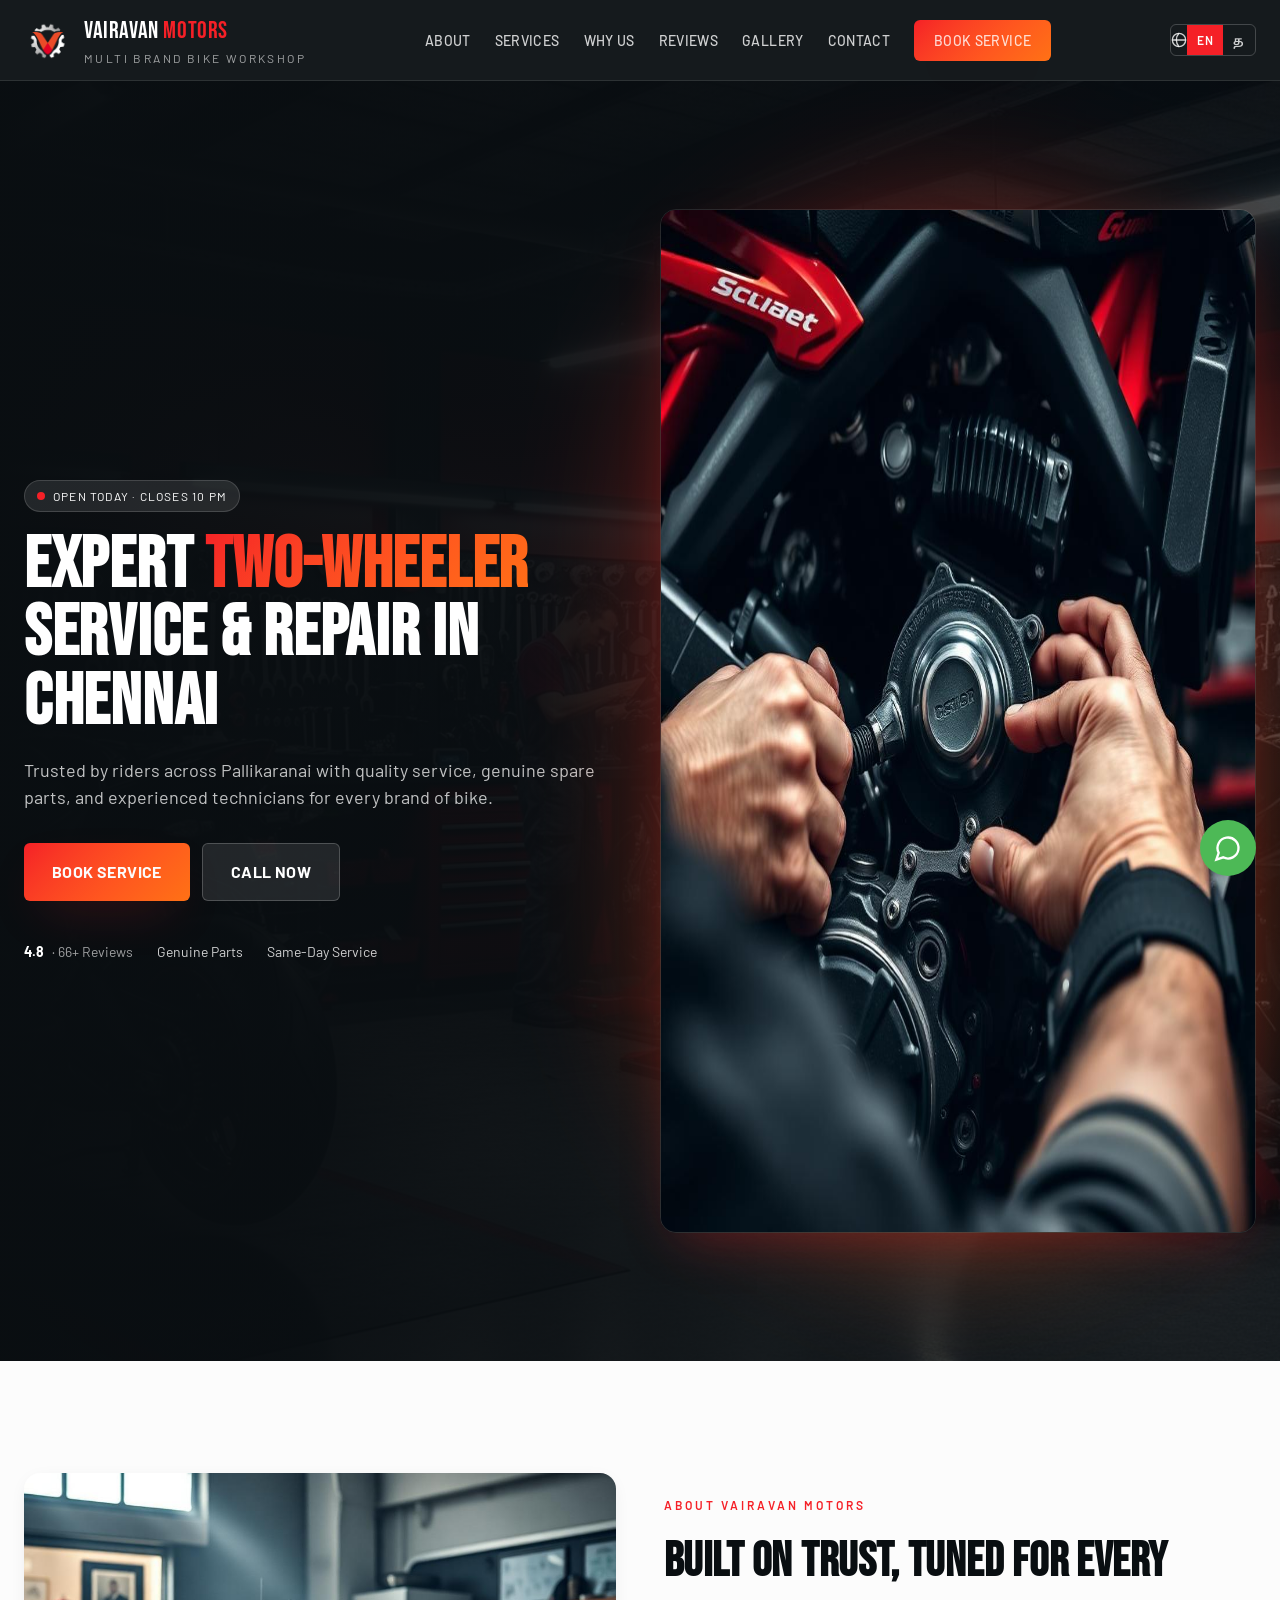
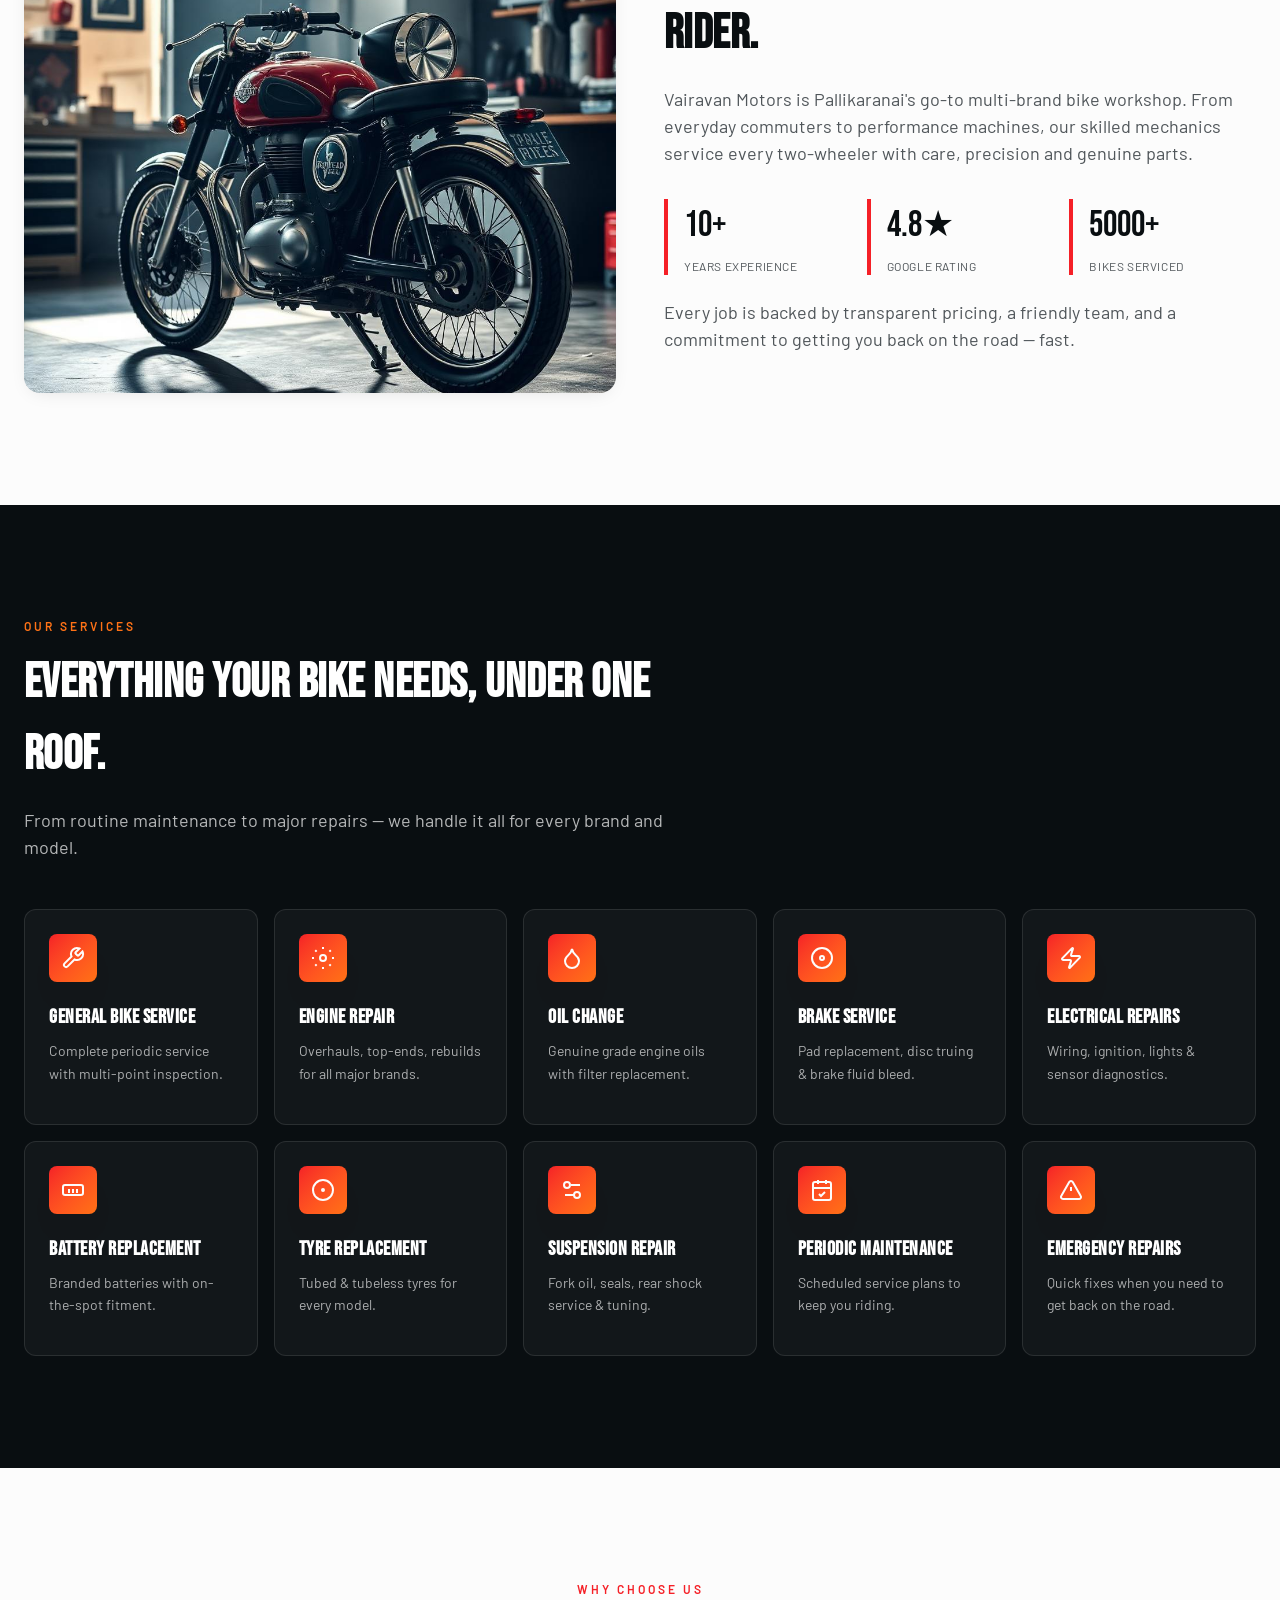
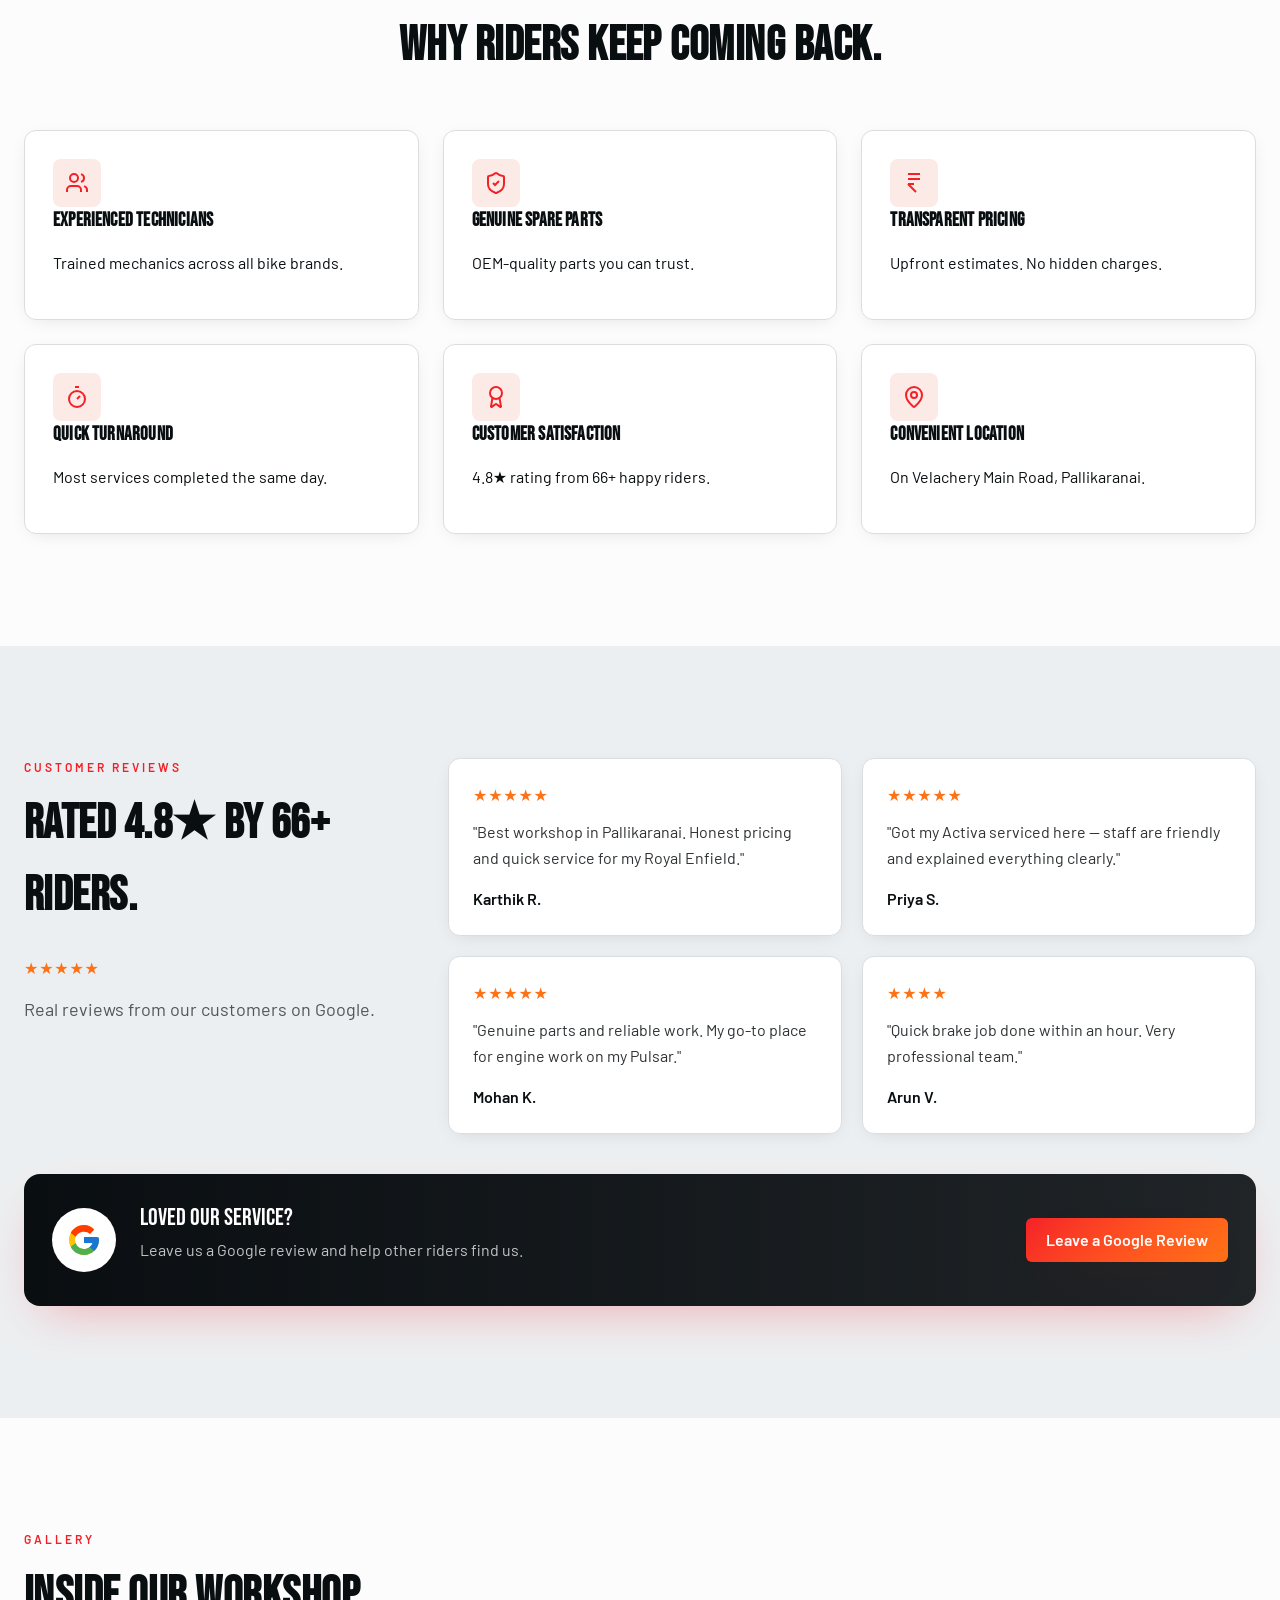
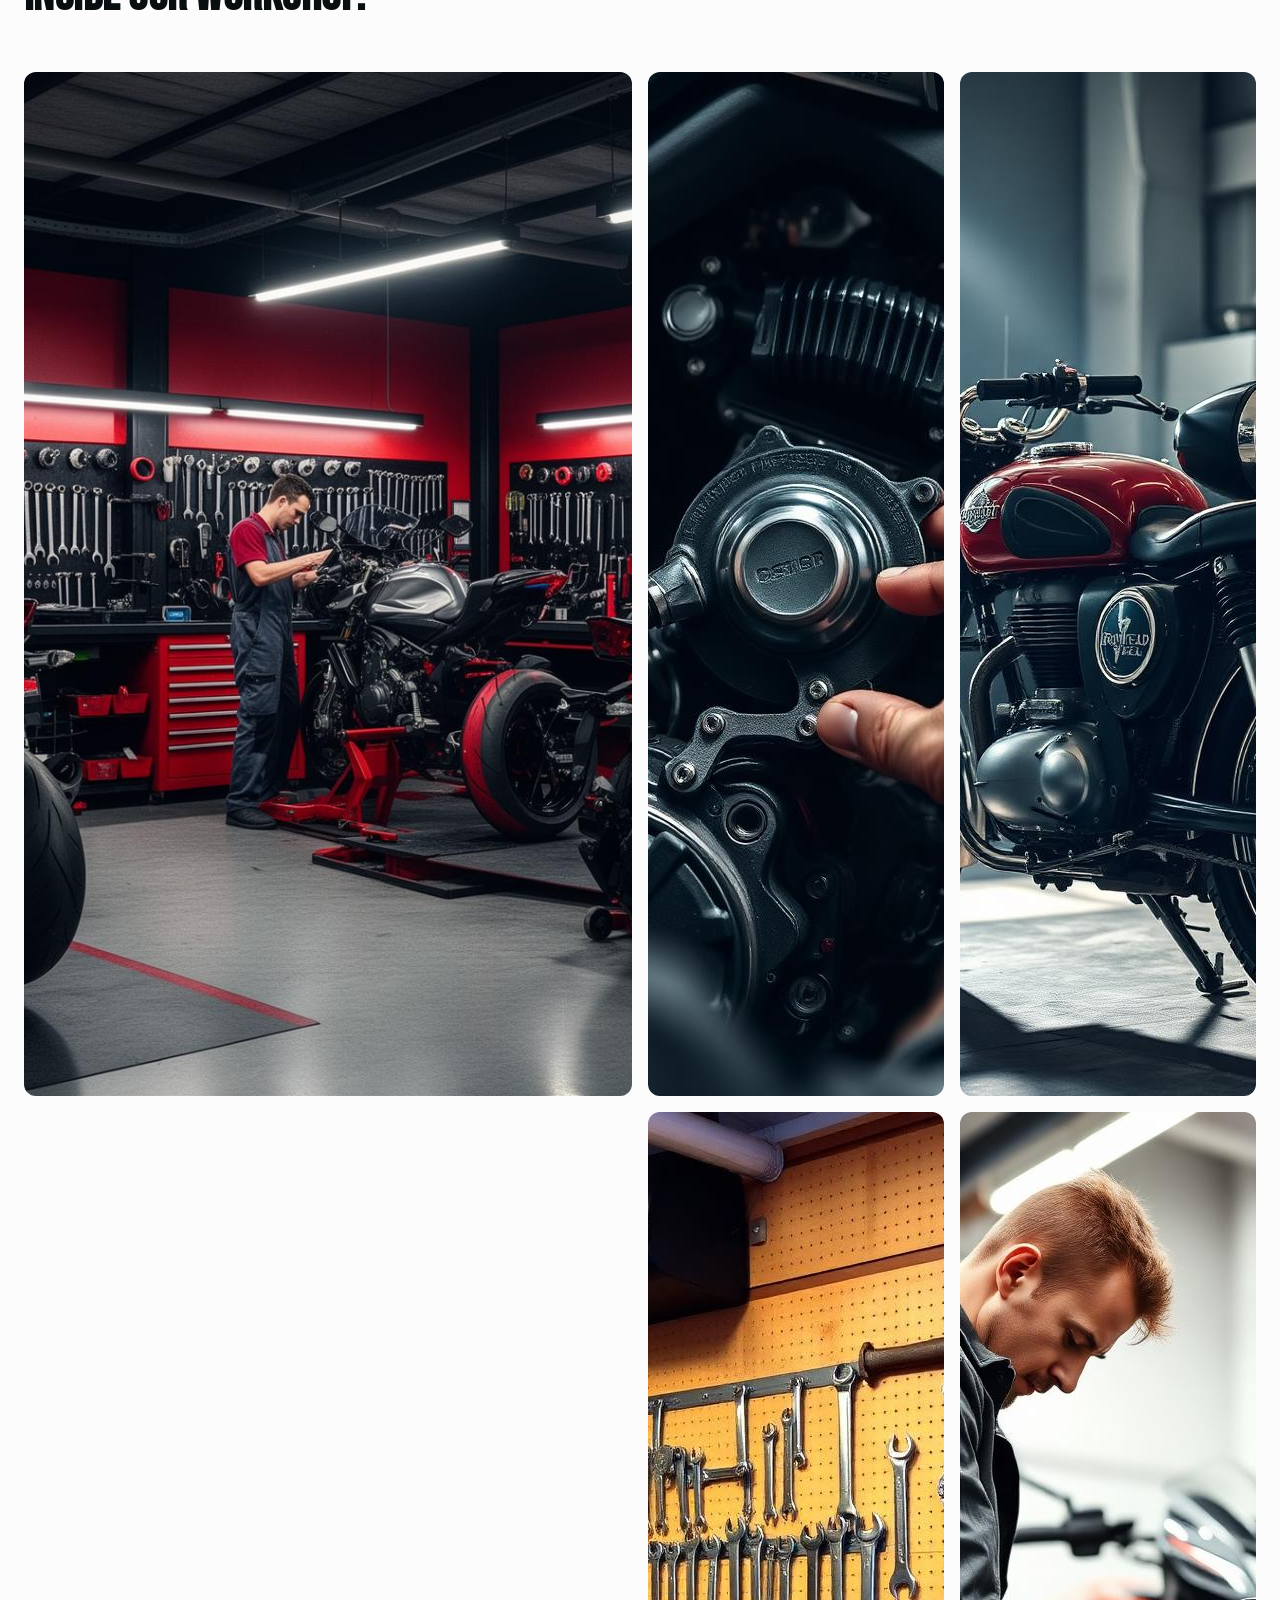
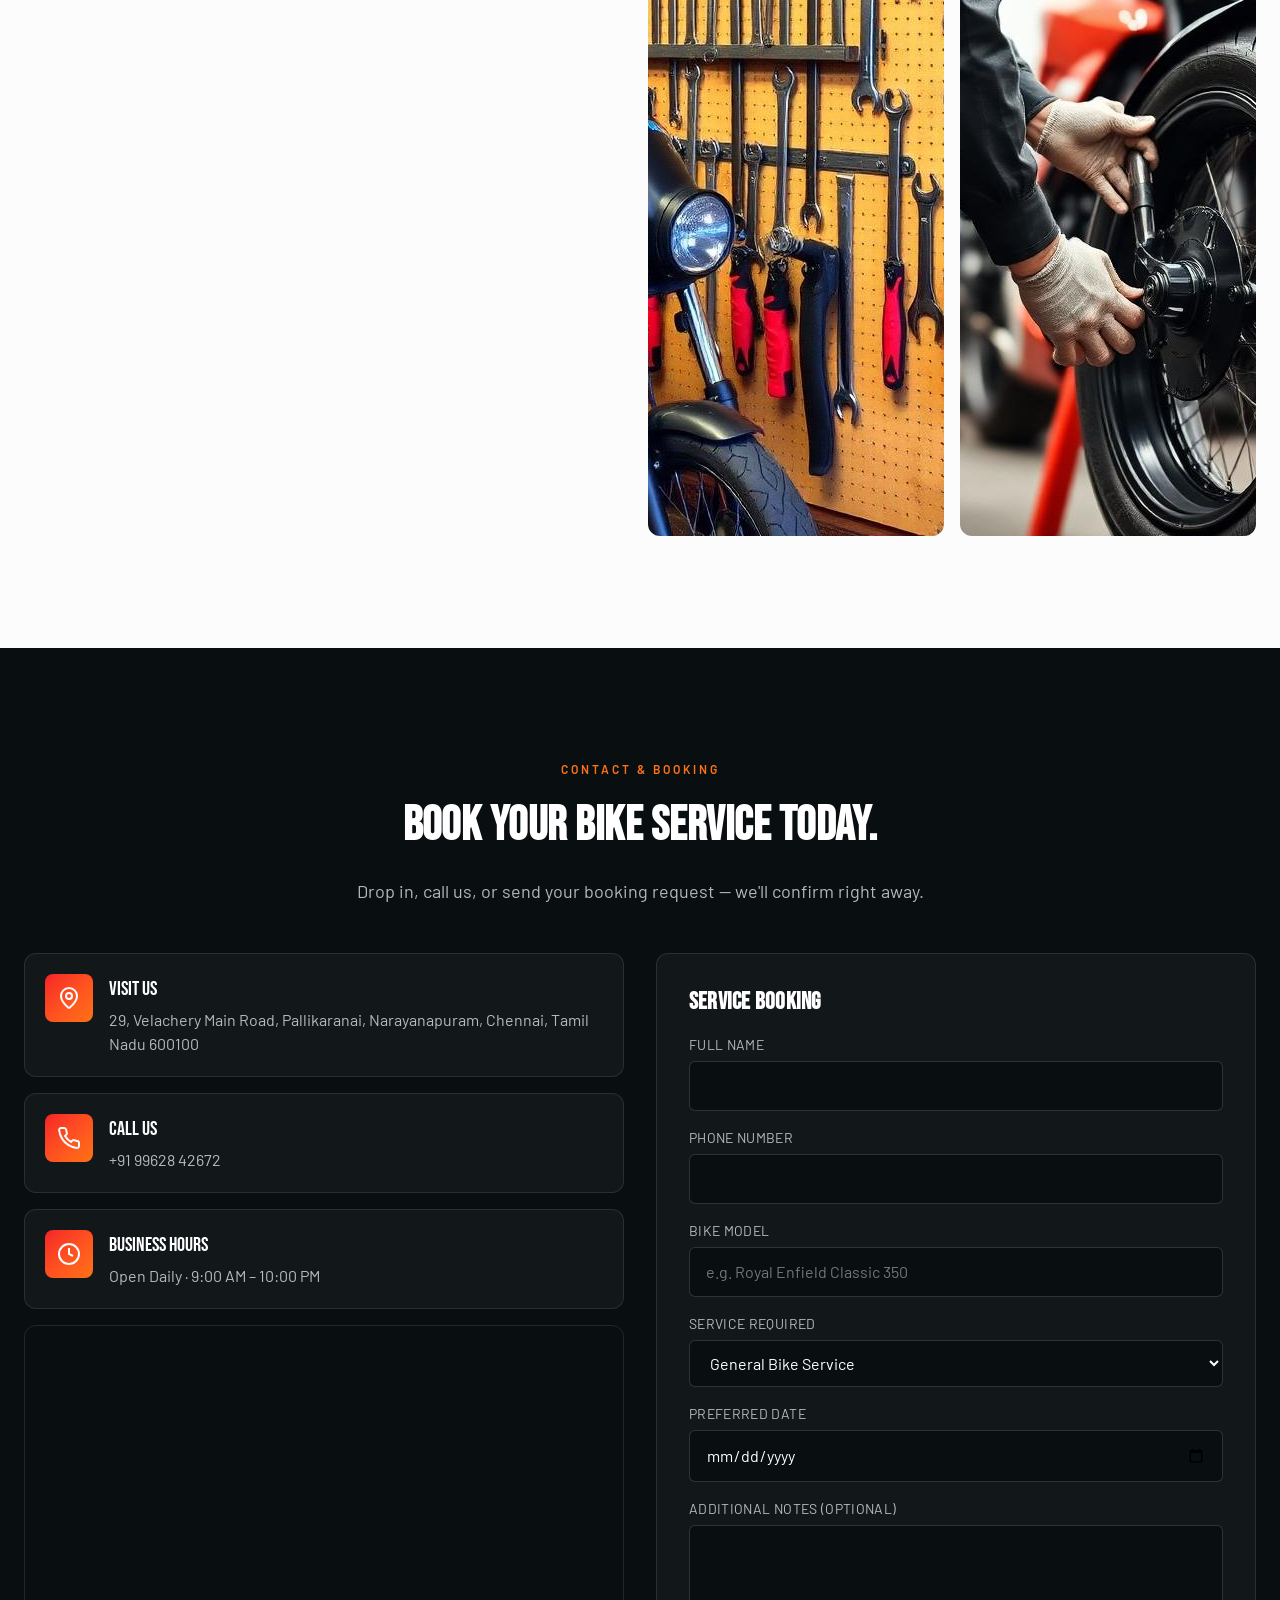
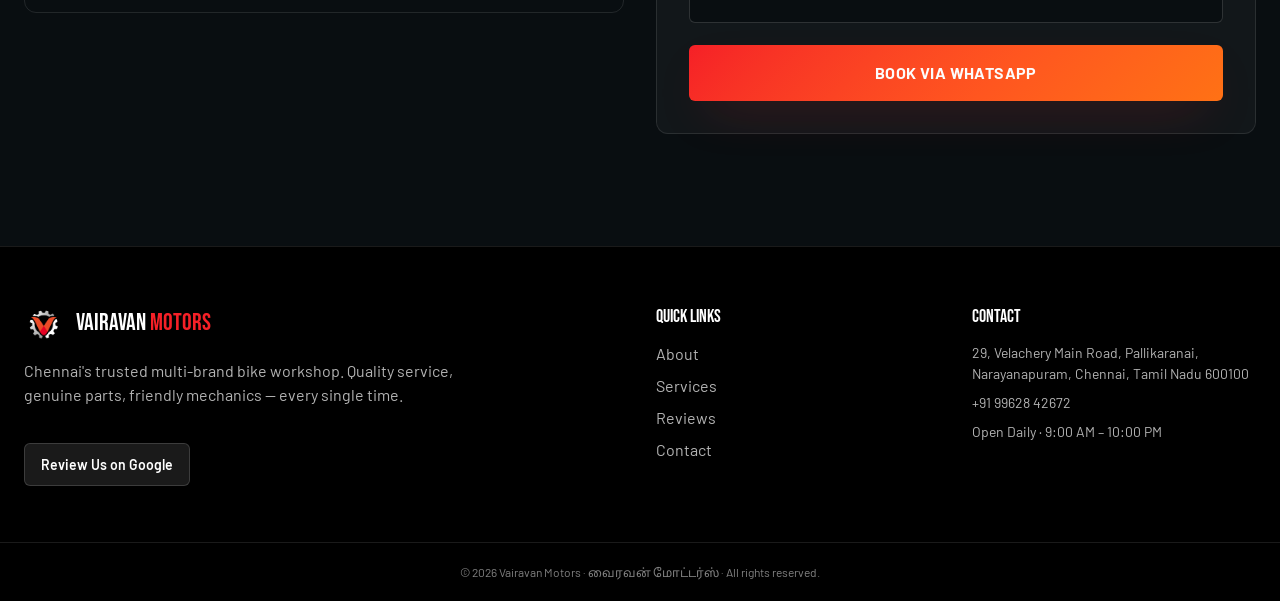
==== commit 4fa53b12: "lanugae switch" ====
--- a/index.html
+++ b/index.html
@@ -1,41 +1,410 @@
 <!DOCTYPE html>
 <html lang="en">
+
 <head>
   <meta charset="utf-8">
   <meta name="viewport" content="width=device-width, initial-scale=1">
   <title>Vairavan Motors — Expert Two-Wheeler Service & Repair in Chennai</title>
-  <meta name="description" content="Multi-brand bike workshop in Pallikaranai, Chennai. Genuine spares, expert technicians, transparent pricing. Rated 4.8★ by 66+ riders. Call 99628 42672.">
-  <meta name="keywords" content="bike service near me, two wheeler repair shop in Pallikaranai, bike repair Chennai, motorcycle service center Chennai, Royal Enfield service Pallikaranai">
+  <meta name="description"
+    content="Multi-brand bike workshop in Pallikaranai, Chennai. Genuine spares, expert technicians, transparent pricing. Rated 4.8★ by 66+ riders. Call 99628 42672.">
+  <meta name="keywords"
+    content="bike service near me, two wheeler repair shop in Pallikaranai, bike repair Chennai, motorcycle service center Chennai, Royal Enfield service Pallikaranai">
   <meta name="author" content="Vairavan Motors">
   <meta property="og:title" content="Vairavan Motors — Expert Two-Wheeler Service & Repair in Chennai">
-  <meta property="og:description" content="Multi-brand bike workshop in Pallikaranai, Chennai. Genuine spares, expert technicians, transparent pricing. Rated 4.8★ by 66+ riders. Call 99628 42672.">
+  <meta property="og:description"
+    content="Multi-brand bike workshop in Pallikaranai, Chennai. Genuine spares, expert technicians, transparent pricing. Rated 4.8★ by 66+ riders. Call 99628 42672.">
   <meta property="og:type" content="website">
-  <meta property="og:image" content="https://pub-bb2e103a32db4e198524a2e9ed8f35b4.r2.dev/2a0df61a-47e3-43e4-a127-f96c4b94bf29/id-preview-170ab387--299b3cc3-85a8-410e-b95b-bcf73b330bb7.lovable.app-1781874375750.png">
+  <meta property="og:image"
+    content="https://pub-bb2e103a32db4e198524a2e9ed8f35b4.r2.dev/2a0df61a-47e3-43e4-a127-f96c4b94bf29/id-preview-170ab387--299b3cc3-85a8-410e-b95b-bcf73b330bb7.lovable.app-1781874375750.png">
   <meta name="twitter:card" content="summary_large_image">
   <meta name="twitter:title" content="Vairavan Motors — Expert Two-Wheeler Service & Repair in Chennai">
-  <meta name="twitter:description" content="Multi-brand bike workshop in Pallikaranai, Chennai. Genuine spares, expert technicians, transparent pricing. Rated 4.8★ by 66+ riders. Call 99628 42672.">
-  <meta name="twitter:image" content="https://pub-bb2e103a32db4e198524a2e9ed8f35b4.r2.dev/2a0df61a-47e3-43e4-a127-f96c4b94bf29/id-preview-170ab387--299b3cc3-85a8-410e-b95b-bcf73b330bb7.lovable.app-1781874375750.png">
+  <meta name="twitter:description"
+    content="Multi-brand bike workshop in Pallikaranai, Chennai. Genuine spares, expert technicians, transparent pricing. Rated 4.8★ by 66+ riders. Call 99628 42672.">
+  <meta name="twitter:image"
+    content="https://pub-bb2e103a32db4e198524a2e9ed8f35b4.r2.dev/2a0df61a-47e3-43e4-a127-f96c4b94bf29/id-preview-170ab387--299b3cc3-85a8-410e-b95b-bcf73b330bb7.lovable.app-1781874375750.png">
   <link rel="canonical" href="index.html">
   <link rel="icon" type="image/png" href="assets/images/vairavan-logo.png">
   <link rel="apple-touch-icon" href="assets/images/vairavan-logo.png">
   <link rel="preconnect" href="https://fonts.googleapis.com">
   <link rel="preconnect" href="https://fonts.gstatic.com" crossorigin>
-  <link href="https://fonts.googleapis.com/css2?family=Bebas+Neue&family=Noto+Sans+Tamil:wght@400;500;600;700&family=Barlow:wght@400;500;600;700;800&family=Barlow+Condensed:wght@500;600;700&display=swap" rel="stylesheet">
+  <link
+    href="https://fonts.googleapis.com/css2?family=Bebas+Neue&family=Noto+Sans+Tamil:wght@400;500;600;700&family=Barlow:wght@400;500;600;700;800&family=Barlow+Condensed:wght@500;600;700&display=swap"
+    rel="stylesheet">
   <link rel="stylesheet" href="assets/css/style.css">
   <link rel="stylesheet" href="assets/css/responsive.css">
 </head>
+
 <body class="min-h-screen bg-background text-foreground" data-page="home">
-  <header class="site-header"><div class="container-7xl site-header__inner"><a href="index.html#top" class="site-header__brand"><img src="assets/images/vairavan-logo.png" alt="Vairavan Motors logo" class="site-header__logo" width="48" height="48"><div><div class="site-header__name">VAIRAVAN <span class="text-brand">MOTORS</span></div><div class="site-header__tagline" data-i18n="tagline"></div></div></a><nav class="site-nav" aria-label="Main navigation"><a href="about.html" data-nav="about" data-i18n="nav.about"></a><a href="services.html" data-nav="services" data-i18n="nav.services"></a><a href="about.html#why" data-nav="why" data-i18n="nav.why"></a><a href="gallery.html#reviews" data-nav="reviews" data-i18n="nav.reviews"></a><a href="gallery.html" data-nav="gallery" data-i18n="nav.gallery"></a><a href="contact.html" data-nav="contact" data-i18n="nav.contact"></a><div class="lang-switcher"><svg class="icon icon-sm" viewBox="0 0 24 24" fill="none" stroke="currentColor" stroke-width="2"><circle cx="12" cy="12" r="10"/><path d="M12 2a14.5 14.5 0 0 0 0 20"/><path d="M2 12h20"/></svg><button type="button" data-lang="en" class="is-active" aria-pressed="true">EN</button><button type="button" data-lang="ta" aria-pressed="false">த</button></div><a href="contact.html" class="btn-brand"><span data-i18n="nav.book"></span></a></nav><div class="site-header__mobile-tools"><div class="lang-switcher"><svg class="icon icon-sm" viewBox="0 0 24 24" fill="none" stroke="currentColor" stroke-width="2"><circle cx="12" cy="12" r="10"/><path d="M12 2a14.5 14.5 0 0 0 0 20"/><path d="M2 12h20"/></svg><button type="button" data-lang="en" class="is-active" aria-pressed="true">EN</button><button type="button" data-lang="ta" aria-pressed="false">த</button></div><button type="button" class="menu-toggle" aria-label="Menu" aria-expanded="false"><svg class="icon icon-lg menu-icon-open" viewBox="0 0 24 24" fill="none" stroke="currentColor" stroke-width="2"><line x1="4" x2="20" y1="12" y2="12"/><line x1="4" x2="20" y1="6" y2="6"/><line x1="4" x2="20" y1="18" y2="18"/></svg><svg class="icon icon-lg menu-icon-close" viewBox="0 0 24 24" fill="none" stroke="currentColor" stroke-width="2"><path d="M18 6 6 18"/><path d="m6 6 12 12"/></svg></button></div></div><div class="mobile-menu"><div class="mobile-menu__links"><a href="about.html" data-nav="about" data-i18n="nav.about"></a><a href="services.html" data-nav="services" data-i18n="nav.services"></a><a href="about.html#why" data-nav="why" data-i18n="nav.why"></a><a href="gallery.html#reviews" data-nav="reviews" data-i18n="nav.reviews"></a><a href="gallery.html" data-nav="gallery" data-i18n="nav.gallery"></a><a href="contact.html" data-nav="contact" data-i18n="nav.contact"></a><a href="tel:+919962842672" class="mobile-menu__call"><span data-i18n="callBtn"></span> 99628 42672</a></div></div></header>
+  <header class="site-header">
+    <div class="container-7xl site-header__inner"><a href="index.html#top" class="site-header__brand"><img
+          src="assets/images/vairavan-logo.png" alt="Vairavan Motors logo" class="site-header__logo" width="48"
+          height="48">
+        <div>
+          <div class="site-header__name">VAIRAVAN <span class="text-brand">MOTORS</span></div>
+          <div class="site-header__tagline" data-i18n="tagline"></div>
+        </div>
+      </a>
+      <nav class="site-nav" aria-label="Main navigation"><a href="about.html" data-nav="about"
+          data-i18n="nav.about"></a><a href="services.html" data-nav="services" data-i18n="nav.services"></a><a
+          href="about.html#why" data-nav="why" data-i18n="nav.why"></a><a href="gallery.html#reviews" data-nav="reviews"
+          data-i18n="nav.reviews"></a><a href="gallery.html" data-nav="gallery" data-i18n="nav.gallery"></a><a
+          href="contact.html" data-nav="contact" data-i18n="nav.contact"></a>
+        <a href="contact.html"
+          class="btn-brand"><span data-i18n="nav.book"></span></a>
+      </nav>
+      <div class="site-header__mobile-tools">
+        <div class="lang-switcher"><svg class="icon icon-sm" viewBox="0 0 24 24" fill="none" stroke="currentColor"
+            stroke-width="2">
+            <circle cx="12" cy="12" r="10" />
+            <path d="M12 2a14.5 14.5 0 0 0 0 20" />
+            <path d="M2 12h20" />
+          </svg><button type="button" data-lang="en" class="is-active" aria-pressed="true">EN</button><button
+            type="button" data-lang="ta" aria-pressed="false">த</button></div><button type="button" class="menu-toggle"
+          aria-label="Menu" aria-expanded="false"><svg class="icon icon-lg menu-icon-open" viewBox="0 0 24 24"
+            fill="none" stroke="currentColor" stroke-width="2">
+            <line x1="4" x2="20" y1="12" y2="12" />
+            <line x1="4" x2="20" y1="6" y2="6" />
+            <line x1="4" x2="20" y1="18" y2="18" />
+          </svg><svg class="icon icon-lg menu-icon-close" viewBox="0 0 24 24" fill="none" stroke="currentColor"
+            stroke-width="2">
+            <path d="M18 6 6 18" />
+            <path d="m6 6 12 12" />
+          </svg></button>
+      </div>
+    </div>
+    <div class="mobile-menu">
+      <div class="mobile-menu__links"><a href="about.html" data-nav="about" data-i18n="nav.about"></a><a
+          href="services.html" data-nav="services" data-i18n="nav.services"></a><a href="about.html#why" data-nav="why"
+          data-i18n="nav.why"></a><a href="gallery.html#reviews" data-nav="reviews" data-i18n="nav.reviews"></a><a
+          href="gallery.html" data-nav="gallery" data-i18n="nav.gallery"></a><a href="contact.html" data-nav="contact"
+          data-i18n="nav.contact"></a><a href="tel:+919962842672" class="mobile-menu__call"><span
+            data-i18n="callBtn"></span> 99628 42672</a></div>
+    </div>
+  </header>
   <main>
-    <section id="top" class="hero"><div class="hero__bg"><img src="assets/images/hero-workshop.jpg" alt="Vairavan Motors bike service workshop" width="1920" height="1080"><div class="hero__overlay"></div></div><div class="container-7xl hero__content"><div class="hero__grid"><div><div class="hero__badge"><span class="hero__badge-dot"></span><span data-i18n="hero.openBadge"></span></div><h1 class="hero__title"><span data-i18n="hero.title1"></span> <span class="text-gradient-brand" data-i18n="hero.title2"></span><br><span data-i18n="hero.title3"></span></h1><p class="hero__subtitle" data-i18n="hero.subtitle"></p><div class="hero__actions"><a href="contact.html" class="btn-brand btn-brand-lg"><span data-i18n="hero.book"></span></a><a href="tel:+919962842672" class="btn-outline-light"><span data-i18n="hero.call"></span></a></div><div class="hero__stats"><div class="hero__stats-item"><strong>4.8</strong> <span class="text-white-60">· <span data-i18n="hero.reviews"></span></span></div><div class="hero__stats-item"><span class="text-white-80" data-i18n="hero.genuine"></span></div><div class="hero__stats-item"><span class="text-white-80" data-i18n="hero.sameDay"></span></div></div></div><div class="hero__image-wrap"><div class="hero__image-glow"></div><img src="assets/images/engine-repair.jpg" alt="Mechanic working on motorcycle engine" class="hero__image" width="1024" height="1024"></div></div></div></section>
-    <section id="about" class="section"><div class="container-7xl about-grid"><img src="assets/images/gallery-1.jpg" alt="Classic motorcycle being serviced" class="about-image" width="1024" height="1024" loading="lazy"><div><div class="section__eyebrow" data-i18n="about.eyebrow"></div><h2 class="section__title" data-i18n="about.title"></h2><p class="section__subtitle section__subtitle--muted" data-i18n="about.body"></p><div class="stats-grid"><div class="stat-item"><div class="stat-item__value">10+</div><div class="stat-item__label" data-i18n="about.years"></div></div><div class="stat-item"><div class="stat-item__value">4.8★</div><div class="stat-item__label" data-i18n="about.rating"></div></div><div class="stat-item"><div class="stat-item__value">5000+</div><div class="stat-item__label" data-i18n="about.bikes"></div></div></div><p class="section__subtitle section__subtitle--muted" style="margin-top:1.5rem" data-i18n="about.footer"></p></div></div></section>
-    <section id="services" class="section section--dark"><div class="container-7xl"><div class="max-w-2xl"><div class="section__eyebrow" data-i18n="services.eyebrow"></div><h2 class="section__title" data-i18n="services.title"></h2><p class="section__subtitle" data-i18n="services.subtitle"></p></div><div class="services-grid" id="services-grid"><div class="service-card"><div class="service-card__icon"></div><h3 class="service-card__title">General Bike Service</h3><p class="service-card__desc">Complete periodic service with multi-point inspection.</p></div><div class="service-card"><div class="service-card__icon"></div><h3 class="service-card__title">Engine Repair</h3><p class="service-card__desc">Overhauls, top-ends, rebuilds for all major brands.</p></div><div class="service-card"><div class="service-card__icon"></div><h3 class="service-card__title">Oil Change</h3><p class="service-card__desc">Genuine grade engine oils with filter replacement.</p></div><div class="service-card"><div class="service-card__icon"></div><h3 class="service-card__title">Brake Service</h3><p class="service-card__desc">Pad replacement, disc truing & brake fluid bleed.</p></div><div class="service-card"><div class="service-card__icon"></div><h3 class="service-card__title">Electrical Repairs</h3><p class="service-card__desc">Wiring, ignition, lights & sensor diagnostics.</p></div><div class="service-card"><div class="service-card__icon"></div><h3 class="service-card__title">Battery Replacement</h3><p class="service-card__desc">Branded batteries with on-the-spot fitment.</p></div><div class="service-card"><div class="service-card__icon"></div><h3 class="service-card__title">Tyre Replacement</h3><p class="service-card__desc">Tubed & tubeless tyres for every model.</p></div><div class="service-card"><div class="service-card__icon"></div><h3 class="service-card__title">Suspension Repair</h3><p class="service-card__desc">Fork oil, seals, rear shock service & tuning.</p></div><div class="service-card"><div class="service-card__icon"></div><h3 class="service-card__title">Periodic Maintenance</h3><p class="service-card__desc">Scheduled service plans to keep you riding.</p></div><div class="service-card"><div class="service-card__icon"></div><h3 class="service-card__title">Emergency Repairs</h3><p class="service-card__desc">Quick fixes when you need to get back on the road.</p></div></div></div></section>
-    <section id="why" class="section"><div class="container-7xl"><div class="text-center max-w-2xl mx-auto"><div class="section__eyebrow" data-i18n="why.eyebrow"></div><h2 class="section__title" data-i18n="why.title"></h2></div><div class="why-grid" id="why-grid"><div class="why-card"><div class="why-card__icon"></div><h3 class="why-card__title">Experienced Technicians</h3><p class="why-card__desc">Trained mechanics across all bike brands.</p></div><div class="why-card"><div class="why-card__icon"></div><h3 class="why-card__title">Genuine Spare Parts</h3><p class="why-card__desc">OEM-quality parts you can trust.</p></div><div class="why-card"><div class="why-card__icon"></div><h3 class="why-card__title">Transparent Pricing</h3><p class="why-card__desc">Upfront estimates. No hidden charges.</p></div><div class="why-card"><div class="why-card__icon"></div><h3 class="why-card__title">Quick Turnaround</h3><p class="why-card__desc">Most services completed the same day.</p></div><div class="why-card"><div class="why-card__icon"></div><h3 class="why-card__title">Customer Satisfaction</h3><p class="why-card__desc">4.8★ rating from 66+ happy riders.</p></div><div class="why-card"><div class="why-card__icon"></div><h3 class="why-card__title">Convenient Location</h3><p class="why-card__desc">On Velachery Main Road, Pallikaranai.</p></div></div></div></section>
-    <section id="reviews" class="section section--secondary"><div class="container-7xl"><div class="reviews-grid"><div class="reviews-sidebar"><div class="section__eyebrow" data-i18n="reviews.eyebrow"></div><h2 class="section__title" data-i18n="reviews.title"></h2><div class="reviews-stars-lg">★★★★★</div><p class="section__subtitle section__subtitle--muted" data-i18n="reviews.sub"></p></div><div class="reviews-cards" id="reviews-cards"><div class="review-card"><div class="review-card__stars">★★★★★</div><p class="review-card__text">"Best workshop in Pallikaranai. Honest pricing and quick service for my Royal Enfield."</p><div class="review-card__name">Karthik R.</div></div><div class="review-card"><div class="review-card__stars">★★★★★</div><p class="review-card__text">"Got my Activa serviced here — staff are friendly and explained everything clearly."</p><div class="review-card__name">Priya S.</div></div><div class="review-card"><div class="review-card__stars">★★★★★</div><p class="review-card__text">"Genuine parts and reliable work. My go-to place for engine work on my Pulsar."</p><div class="review-card__name">Mohan K.</div></div><div class="review-card"><div class="review-card__stars">★★★★</div><p class="review-card__text">"Quick brake job done within an hour. Very professional team."</p><div class="review-card__name">Arun V.</div></div></div></div><a href="https://search.google.com/local/writereview?placeid=ChIJVairavanMotors" target="_blank" rel="noopener noreferrer" class="review-cta group"><div class="review-cta__icon">G</div><div class="review-cta__text flex-1 text-center"><div class="font-display text-2xl" data-i18n="reviews.ctaTitle"></div><p class="text-white-75 mt-1" data-i18n="reviews.ctaBody"></p></div><div class="btn-brand"><span data-i18n="reviews.ctaBtn"></span></div></a></div></section>
-    <section id="gallery" class="section"><div class="container-7xl"><div class="max-w-2xl"><div class="section__eyebrow" data-i18n="gallery.eyebrow"></div><h2 class="section__title" data-i18n="gallery.title"></h2></div><div class="gallery-grid"><img src="assets/images/hero-workshop.jpg" alt="Workshop interior" class="gallery-grid__hero" width="1024" height="1024" loading="lazy"><img src="assets/images/engine-repair.jpg" alt="Engine repair" class="" width="1024" height="1024" loading="lazy"><img src="assets/images/gallery-1.jpg" alt="Classic motorcycle service" class="" width="1024" height="1024" loading="lazy"><img src="assets/images/gallery-2.jpg" alt="Workshop tool wall" class="" width="1024" height="1024" loading="lazy"><img src="assets/images/gallery-3.jpg" alt="Tyre replacement" class="" width="1024" height="1024" loading="lazy"></div></div></section>
-    <section id="contact" class="section section--dark"><div class="container-7xl"><div class="contact-header"><div class="section__eyebrow" data-i18n="contact.eyebrow"></div><h2 class="section__title" data-i18n="contact.title"></h2><p class="section__subtitle" data-i18n="contact.sub"></p></div><div class="contact-grid"><div class="space-y-4"><a href="https://www.google.com/maps/search/?api=1&query=Vairavan+Motors+Pallikaranai+Chennai" target="_blank" rel="noopener noreferrer" class="info-card"><div class="info-card__icon"></div><div><div class="info-card__title" data-i18n="contact.visit"></div><div class="info-card__body">29, Velachery Main Road, Pallikaranai, Narayanapuram, Chennai, Tamil Nadu 600100</div></div></a><a href="tel:+919962842672" class="info-card"><div class="info-card__icon"></div><div><div class="info-card__title" data-i18n="contact.callUs"></div><div class="info-card__body">+91 99628 42672</div></div></a><div class="info-card"><div class="info-card__icon"></div><div><div class="info-card__title" data-i18n="contact.hours"></div><div class="info-card__body" data-i18n="contact.hoursValue"></div></div></div><div class="contact-map"><iframe title="Vairavan Motors location" src="https://www.google.com/maps?q=29+Velachery+Main+Road+Pallikaranai+Chennai+600100&output=embed" loading="lazy" referrerpolicy="no-referrer-when-downgrade"></iframe></div></div><form id="contact-form" class="contact-form"><h3 class="font-display text-2xl" data-i18n="contact.formTitle"></h3><div><label class="form-label" for="name" data-i18n="contact.name"></label><input class="form-input" id="name" name="name" type="text" required maxlength="80"></div><div><label class="form-label" for="phone" data-i18n="contact.phone"></label><input class="form-input" id="phone" name="phone" type="tel" required maxlength="20" pattern="[0-9+\-\s]{7,20}"></div><div><label class="form-label" for="bike" data-i18n="contact.bike"></label><input class="form-input" id="bike" name="bike" type="text" required maxlength="80" data-i18n-placeholder="contact.bikePh"></div><div><label class="form-label" for="service-select" data-i18n="contact.service"></label><select class="form-select" id="service-select" name="service" required><option value="General Bike Service">General Bike Service</option><option value="Engine Repair">Engine Repair</option><option value="Oil Change">Oil Change</option><option value="Brake Service">Brake Service</option><option value="Electrical Repairs">Electrical Repairs</option><option value="Battery Replacement">Battery Replacement</option><option value="Tyre Replacement">Tyre Replacement</option><option value="Suspension Repair">Suspension Repair</option><option value="Periodic Maintenance">Periodic Maintenance</option><option value="Emergency Repairs">Emergency Repairs</option></select></div><div><label class="form-label" for="date" data-i18n="contact.date"></label><input class="form-input" id="date" name="date" type="date"></div><div><label class="form-label" for="notes" data-i18n="contact.notes"></label><textarea class="form-textarea" id="notes" name="notes" rows="3" maxlength="500"></textarea></div><button type="submit" class="btn-brand btn-brand-lg" style="width:100%;justify-content:center"><span data-i18n="contact.submit"></span></button><div id="form-success" class="form-success hidden"><p data-i18n="contact.opening"></p><a href="https://search.google.com/local/writereview?placeid=ChIJVairavanMotors" target="_blank" rel="noopener noreferrer"><span data-i18n="footer.review"></span></a></div></form></div></div></section>
+    <section id="top" class="hero">
+      <div class="hero__bg"><img src="assets/images/hero-workshop.jpg" alt="Vairavan Motors bike service workshop"
+          width="1920" height="1080">
+        <div class="hero__overlay"></div>
+      </div>
+      <div class="container-7xl hero__content">
+        <div class="hero__grid">
+          <div>
+            <div class="hero__badge"><span class="hero__badge-dot"></span><span data-i18n="hero.openBadge"></span></div>
+            <h1 class="hero__title"><span data-i18n="hero.title1"></span> <span class="text-gradient-brand"
+                data-i18n="hero.title2"></span><br><span data-i18n="hero.title3"></span></h1>
+            <p class="hero__subtitle" data-i18n="hero.subtitle"></p>
+            <div class="hero__actions"><a href="contact.html" class="btn-brand btn-brand-lg"><span
+                  data-i18n="hero.book"></span></a><a href="tel:+919962842672" class="btn-outline-light"><span
+                  data-i18n="hero.call"></span></a></div>
+            <div class="hero__stats">
+              <div class="hero__stats-item"><strong>4.8</strong> <span class="text-white-60">· <span
+                    data-i18n="hero.reviews"></span></span></div>
+              <div class="hero__stats-item"><span class="text-white-80" data-i18n="hero.genuine"></span></div>
+              <div class="hero__stats-item"><span class="text-white-80" data-i18n="hero.sameDay"></span></div>
+            </div>
+          </div>
+          <div class="hero__image-wrap">
+            <div class="hero__image-glow"></div><img src="assets/images/engine-repair.jpg"
+              alt="Mechanic working on motorcycle engine" class="hero__image" width="1024" height="1024">
+          </div>
+        </div>
+      </div>
+    </section>
+    <section id="about" class="section">
+      <div class="container-7xl about-grid"><img src="assets/images/gallery-1.jpg"
+          alt="Classic motorcycle being serviced" class="about-image" width="1024" height="1024" loading="lazy">
+        <div>
+          <div class="section__eyebrow" data-i18n="about.eyebrow"></div>
+          <h2 class="section__title" data-i18n="about.title"></h2>
+          <p class="section__subtitle section__subtitle--muted" data-i18n="about.body"></p>
+          <div class="stats-grid">
+            <div class="stat-item">
+              <div class="stat-item__value">10+</div>
+              <div class="stat-item__label" data-i18n="about.years"></div>
+            </div>
+            <div class="stat-item">
+              <div class="stat-item__value">4.8★</div>
+              <div class="stat-item__label" data-i18n="about.rating"></div>
+            </div>
+            <div class="stat-item">
+              <div class="stat-item__value">5000+</div>
+              <div class="stat-item__label" data-i18n="about.bikes"></div>
+            </div>
+          </div>
+          <p class="section__subtitle section__subtitle--muted" style="margin-top:1.5rem" data-i18n="about.footer"></p>
+        </div>
+      </div>
+    </section>
+    <section id="services" class="section section--dark">
+      <div class="container-7xl">
+        <div class="max-w-2xl">
+          <div class="section__eyebrow" data-i18n="services.eyebrow"></div>
+          <h2 class="section__title" data-i18n="services.title"></h2>
+          <p class="section__subtitle" data-i18n="services.subtitle"></p>
+        </div>
+        <div class="services-grid" id="services-grid">
+          <div class="service-card">
+            <div class="service-card__icon"></div>
+            <h3 class="service-card__title">General Bike Service</h3>
+            <p class="service-card__desc">Complete periodic service with multi-point inspection.</p>
+          </div>
+          <div class="service-card">
+            <div class="service-card__icon"></div>
+            <h3 class="service-card__title">Engine Repair</h3>
+            <p class="service-card__desc">Overhauls, top-ends, rebuilds for all major brands.</p>
+          </div>
+          <div class="service-card">
+            <div class="service-card__icon"></div>
+            <h3 class="service-card__title">Oil Change</h3>
+            <p class="service-card__desc">Genuine grade engine oils with filter replacement.</p>
+          </div>
+          <div class="service-card">
+            <div class="service-card__icon"></div>
+            <h3 class="service-card__title">Brake Service</h3>
+            <p class="service-card__desc">Pad replacement, disc truing & brake fluid bleed.</p>
+          </div>
+          <div class="service-card">
+            <div class="service-card__icon"></div>
+            <h3 class="service-card__title">Electrical Repairs</h3>
+            <p class="service-card__desc">Wiring, ignition, lights & sensor diagnostics.</p>
+          </div>
+          <div class="service-card">
+            <div class="service-card__icon"></div>
+            <h3 class="service-card__title">Battery Replacement</h3>
+            <p class="service-card__desc">Branded batteries with on-the-spot fitment.</p>
+          </div>
+          <div class="service-card">
+            <div class="service-card__icon"></div>
+            <h3 class="service-card__title">Tyre Replacement</h3>
+            <p class="service-card__desc">Tubed & tubeless tyres for every model.</p>
+          </div>
+          <div class="service-card">
+            <div class="service-card__icon"></div>
+            <h3 class="service-card__title">Suspension Repair</h3>
+            <p class="service-card__desc">Fork oil, seals, rear shock service & tuning.</p>
+          </div>
+          <div class="service-card">
+            <div class="service-card__icon"></div>
+            <h3 class="service-card__title">Periodic Maintenance</h3>
+            <p class="service-card__desc">Scheduled service plans to keep you riding.</p>
+          </div>
+          <div class="service-card">
+            <div class="service-card__icon"></div>
+            <h3 class="service-card__title">Emergency Repairs</h3>
+            <p class="service-card__desc">Quick fixes when you need to get back on the road.</p>
+          </div>
+        </div>
+      </div>
+    </section>
+    <section id="why" class="section">
+      <div class="container-7xl">
+        <div class="text-center max-w-2xl mx-auto">
+          <div class="section__eyebrow" data-i18n="why.eyebrow"></div>
+          <h2 class="section__title" data-i18n="why.title"></h2>
+        </div>
+        <div class="why-grid" id="why-grid">
+          <div class="why-card">
+            <div class="why-card__icon"></div>
+            <h3 class="why-card__title">Experienced Technicians</h3>
+            <p class="why-card__desc">Trained mechanics across all bike brands.</p>
+          </div>
+          <div class="why-card">
+            <div class="why-card__icon"></div>
+            <h3 class="why-card__title">Genuine Spare Parts</h3>
+            <p class="why-card__desc">OEM-quality parts you can trust.</p>
+          </div>
+          <div class="why-card">
+            <div class="why-card__icon"></div>
+            <h3 class="why-card__title">Transparent Pricing</h3>
+            <p class="why-card__desc">Upfront estimates. No hidden charges.</p>
+          </div>
+          <div class="why-card">
+            <div class="why-card__icon"></div>
+            <h3 class="why-card__title">Quick Turnaround</h3>
+            <p class="why-card__desc">Most services completed the same day.</p>
+          </div>
+          <div class="why-card">
+            <div class="why-card__icon"></div>
+            <h3 class="why-card__title">Customer Satisfaction</h3>
+            <p class="why-card__desc">4.8★ rating from 66+ happy riders.</p>
+          </div>
+          <div class="why-card">
+            <div class="why-card__icon"></div>
+            <h3 class="why-card__title">Convenient Location</h3>
+            <p class="why-card__desc">On Velachery Main Road, Pallikaranai.</p>
+          </div>
+        </div>
+      </div>
+    </section>
+    <section id="reviews" class="section section--secondary">
+      <div class="container-7xl">
+        <div class="reviews-grid">
+          <div class="reviews-sidebar">
+            <div class="section__eyebrow" data-i18n="reviews.eyebrow"></div>
+            <h2 class="section__title" data-i18n="reviews.title"></h2>
+            <div class="reviews-stars-lg">★★★★★</div>
+            <p class="section__subtitle section__subtitle--muted" data-i18n="reviews.sub"></p>
+          </div>
+          <div class="reviews-cards" id="reviews-cards">
+            <div class="review-card">
+              <div class="review-card__stars">★★★★★</div>
+              <p class="review-card__text">"Best workshop in Pallikaranai. Honest pricing and quick service for my Royal
+                Enfield."</p>
+              <div class="review-card__name">Karthik R.</div>
+            </div>
+            <div class="review-card">
+              <div class="review-card__stars">★★★★★</div>
+              <p class="review-card__text">"Got my Activa serviced here — staff are friendly and explained everything
+                clearly."</p>
+              <div class="review-card__name">Priya S.</div>
+            </div>
+            <div class="review-card">
+              <div class="review-card__stars">★★★★★</div>
+              <p class="review-card__text">"Genuine parts and reliable work. My go-to place for engine work on my
+                Pulsar."</p>
+              <div class="review-card__name">Mohan K.</div>
+            </div>
+            <div class="review-card">
+              <div class="review-card__stars">★★★★</div>
+              <p class="review-card__text">"Quick brake job done within an hour. Very professional team."</p>
+              <div class="review-card__name">Arun V.</div>
+            </div>
+          </div>
+        </div><a href="https://search.google.com/local/writereview?placeid=ChIJVairavanMotors" target="_blank"
+          rel="noopener noreferrer" class="review-cta group">
+          <div class="review-cta__icon">G</div>
+          <div class="review-cta__text flex-1 text-center">
+            <div class="font-display text-2xl" data-i18n="reviews.ctaTitle"></div>
+            <p class="text-white-75 mt-1" data-i18n="reviews.ctaBody"></p>
+          </div>
+          <div class="btn-brand"><span data-i18n="reviews.ctaBtn"></span></div>
+        </a>
+      </div>
+    </section>
+    <section id="gallery" class="section">
+      <div class="container-7xl">
+        <div class="max-w-2xl">
+          <div class="section__eyebrow" data-i18n="gallery.eyebrow"></div>
+          <h2 class="section__title" data-i18n="gallery.title"></h2>
+        </div>
+        <div class="gallery-grid"><img src="assets/images/hero-workshop.jpg" alt="Workshop interior"
+            class="gallery-grid__hero" width="1024" height="1024" loading="lazy"><img
+            src="assets/images/engine-repair.jpg" alt="Engine repair" class="" width="1024" height="1024"
+            loading="lazy"><img src="assets/images/gallery-1.jpg" alt="Classic motorcycle service" class="" width="1024"
+            height="1024" loading="lazy"><img src="assets/images/gallery-2.jpg" alt="Workshop tool wall" class=""
+            width="1024" height="1024" loading="lazy"><img src="assets/images/gallery-3.jpg" alt="Tyre replacement"
+            class="" width="1024" height="1024" loading="lazy"></div>
+      </div>
+    </section>
+    <section id="contact" class="section section--dark">
+      <div class="container-7xl">
+        <div class="contact-header">
+          <div class="section__eyebrow" data-i18n="contact.eyebrow"></div>
+          <h2 class="section__title" data-i18n="contact.title"></h2>
+          <p class="section__subtitle" data-i18n="contact.sub"></p>
+        </div>
+        <div class="contact-grid">
+          <div class="space-y-4"><a
+              href="https://www.google.com/maps/search/?api=1&query=Vairavan+Motors+Pallikaranai+Chennai"
+              target="_blank" rel="noopener noreferrer" class="info-card">
+              <div class="info-card__icon"></div>
+              <div>
+                <div class="info-card__title" data-i18n="contact.visit"></div>
+                <div class="info-card__body">29, Velachery Main Road, Pallikaranai, Narayanapuram, Chennai, Tamil Nadu
+                  600100</div>
+              </div>
+            </a><a href="tel:+919962842672" class="info-card">
+              <div class="info-card__icon"></div>
+              <div>
+                <div class="info-card__title" data-i18n="contact.callUs"></div>
+                <div class="info-card__body">+91 99628 42672</div>
+              </div>
+            </a>
+            <div class="info-card">
+              <div class="info-card__icon"></div>
+              <div>
+                <div class="info-card__title" data-i18n="contact.hours"></div>
+                <div class="info-card__body" data-i18n="contact.hoursValue"></div>
+              </div>
+            </div>
+            <div class="contact-map"><iframe title="Vairavan Motors location"
+                src="https://www.google.com/maps?q=29+Velachery+Main+Road+Pallikaranai+Chennai+600100&output=embed"
+                loading="lazy" referrerpolicy="no-referrer-when-downgrade"></iframe></div>
+          </div>
+          <form id="contact-form" class="contact-form">
+            <h3 class="font-display text-2xl" data-i18n="contact.formTitle"></h3>
+            <div><label class="form-label" for="name" data-i18n="contact.name"></label><input class="form-input"
+                id="name" name="name" type="text" required maxlength="80"></div>
+            <div><label class="form-label" for="phone" data-i18n="contact.phone"></label><input class="form-input"
+                id="phone" name="phone" type="tel" required maxlength="20" pattern="[0-9+\-\s]{7,20}"></div>
+            <div><label class="form-label" for="bike" data-i18n="contact.bike"></label><input class="form-input"
+                id="bike" name="bike" type="text" required maxlength="80" data-i18n-placeholder="contact.bikePh"></div>
+            <div><label class="form-label" for="service-select" data-i18n="contact.service"></label><select
+                class="form-select" id="service-select" name="service" required>
+                <option value="General Bike Service">General Bike Service</option>
+                <option value="Engine Repair">Engine Repair</option>
+                <option value="Oil Change">Oil Change</option>
+                <option value="Brake Service">Brake Service</option>
+                <option value="Electrical Repairs">Electrical Repairs</option>
+                <option value="Battery Replacement">Battery Replacement</option>
+                <option value="Tyre Replacement">Tyre Replacement</option>
+                <option value="Suspension Repair">Suspension Repair</option>
+                <option value="Periodic Maintenance">Periodic Maintenance</option>
+                <option value="Emergency Repairs">Emergency Repairs</option>
+              </select></div>
+            <div><label class="form-label" for="date" data-i18n="contact.date"></label><input class="form-input"
+                id="date" name="date" type="date"></div>
+            <div><label class="form-label" for="notes" data-i18n="contact.notes"></label><textarea class="form-textarea"
+                id="notes" name="notes" rows="3" maxlength="500"></textarea></div><button type="submit"
+              class="btn-brand btn-brand-lg" style="width:100%;justify-content:center"><span
+                data-i18n="contact.submit"></span></button>
+            <div id="form-success" class="form-success hidden">
+              <p data-i18n="contact.opening"></p><a
+                href="https://search.google.com/local/writereview?placeid=ChIJVairavanMotors" target="_blank"
+                rel="noopener noreferrer"><span data-i18n="footer.review"></span></a>
+            </div>
+          </form>
+        </div>
+      </div>
+    </section>
   </main>
-  <footer class="site-footer"><div class="container-7xl site-footer__grid"><div class="site-footer__brand-col"><div class="site-footer__brand-row"><img src="assets/images/vairavan-logo.png" alt="Vairavan Motors logo" class="site-footer__logo" width="40" height="40"><div class="site-footer__name">VAIRAVAN <span class="text-brand">MOTORS</span></div></div><p class="site-footer__tagline" data-i18n="footer.tagline"></p><a href="https://search.google.com/local/writereview?placeid=ChIJVairavanMotors" target="_blank" rel="noopener noreferrer" class="site-footer__review-btn"><span data-i18n="footer.review"></span></a></div><div><div class="site-footer__heading" data-i18n="footer.quick"></div><ul class="site-footer__links"><li><a href="about.html" data-i18n="nav.about"></a></li><li><a href="services.html" data-i18n="nav.services"></a></li><li><a href="gallery.html#reviews" data-i18n="nav.reviews"></a></li><li><a href="contact.html" data-i18n="nav.contact"></a></li></ul></div><div><div class="site-footer__heading" data-i18n="footer.contactHead"></div><ul class="site-footer__contact"><li>29, Velachery Main Road, Pallikaranai, Narayanapuram, Chennai, Tamil Nadu 600100</li><li>+91 99628 42672</li><li><span data-i18n="contact.hoursValue"></span></li></ul></div></div><div class="container-7xl site-footer__copy">© <span id="copyright-year"></span> Vairavan Motors · வைரவன் மோட்டர்ஸ் · <span data-i18n="footer.rights"></span></div></footer><a href="https://wa.me/919962842672?text=Hello%20Vairavan%20Motors" target="_blank" rel="noopener noreferrer" aria-label="Chat on WhatsApp" class="fab-whatsapp"><svg class="icon icon-xl" viewBox="0 0 24 24" fill="none" stroke="currentColor" stroke-width="2"><path d="M7.9 20A9 9 0 1 0 4 16.1L2 22Z"/></svg></a><a href="tel:+919962842672" class="mobile-call-bar"><span data-i18n="callBtn"></span> 99628 42672</a>
+  <footer class="site-footer">
+    <div class="container-7xl site-footer__grid">
+      <div class="site-footer__brand-col">
+        <div class="site-footer__brand-row"><img src="assets/images/vairavan-logo.png" alt="Vairavan Motors logo"
+            class="site-footer__logo" width="40" height="40">
+          <div class="site-footer__name">VAIRAVAN <span class="text-brand">MOTORS</span></div>
+        </div>
+        <p class="site-footer__tagline" data-i18n="footer.tagline"></p><a
+          href="https://search.google.com/local/writereview?placeid=ChIJVairavanMotors" target="_blank"
+          rel="noopener noreferrer" class="site-footer__review-btn"><span data-i18n="footer.review"></span></a>
+      </div>
+      <div>
+        <div class="site-footer__heading" data-i18n="footer.quick"></div>
+        <ul class="site-footer__links">
+          <li><a href="about.html" data-i18n="nav.about"></a></li>
+          <li><a href="services.html" data-i18n="nav.services"></a></li>
+          <li><a href="gallery.html#reviews" data-i18n="nav.reviews"></a></li>
+          <li><a href="contact.html" data-i18n="nav.contact"></a></li>
+        </ul>
+      </div>
+      <div>
+        <div class="site-footer__heading" data-i18n="footer.contactHead"></div>
+        <ul class="site-footer__contact">
+          <li>29, Velachery Main Road, Pallikaranai, Narayanapuram, Chennai, Tamil Nadu 600100</li>
+          <li>+91 99628 42672</li>
+          <li><span data-i18n="contact.hoursValue"></span></li>
+        </ul>
+      </div>
+    </div>
+    <div class="container-7xl site-footer__copy">© <span id="copyright-year"></span> Vairavan Motors · வைரவன் மோட்டர்ஸ்
+      · <span data-i18n="footer.rights"></span></div>
+  </footer><a href="https://wa.me/919962842672?text=Hello%20Vairavan%20Motors" target="_blank" rel="noopener noreferrer"
+    aria-label="Chat on WhatsApp" class="fab-whatsapp"><svg class="icon icon-xl" viewBox="0 0 24 24" fill="none"
+      stroke="currentColor" stroke-width="2">
+      <path d="M7.9 20A9 9 0 1 0 4 16.1L2 22Z" />
+    </svg></a><a href="tel:+919962842672" class="mobile-call-bar"><span data-i18n="callBtn"></span> 99628 42672</a>
   <script src="assets/js/main.js"></script>
   <script type="application/ld+json">
   {
@@ -62,4 +431,5 @@
   }
   </script>
 </body>
-</html>
+
+</html>
